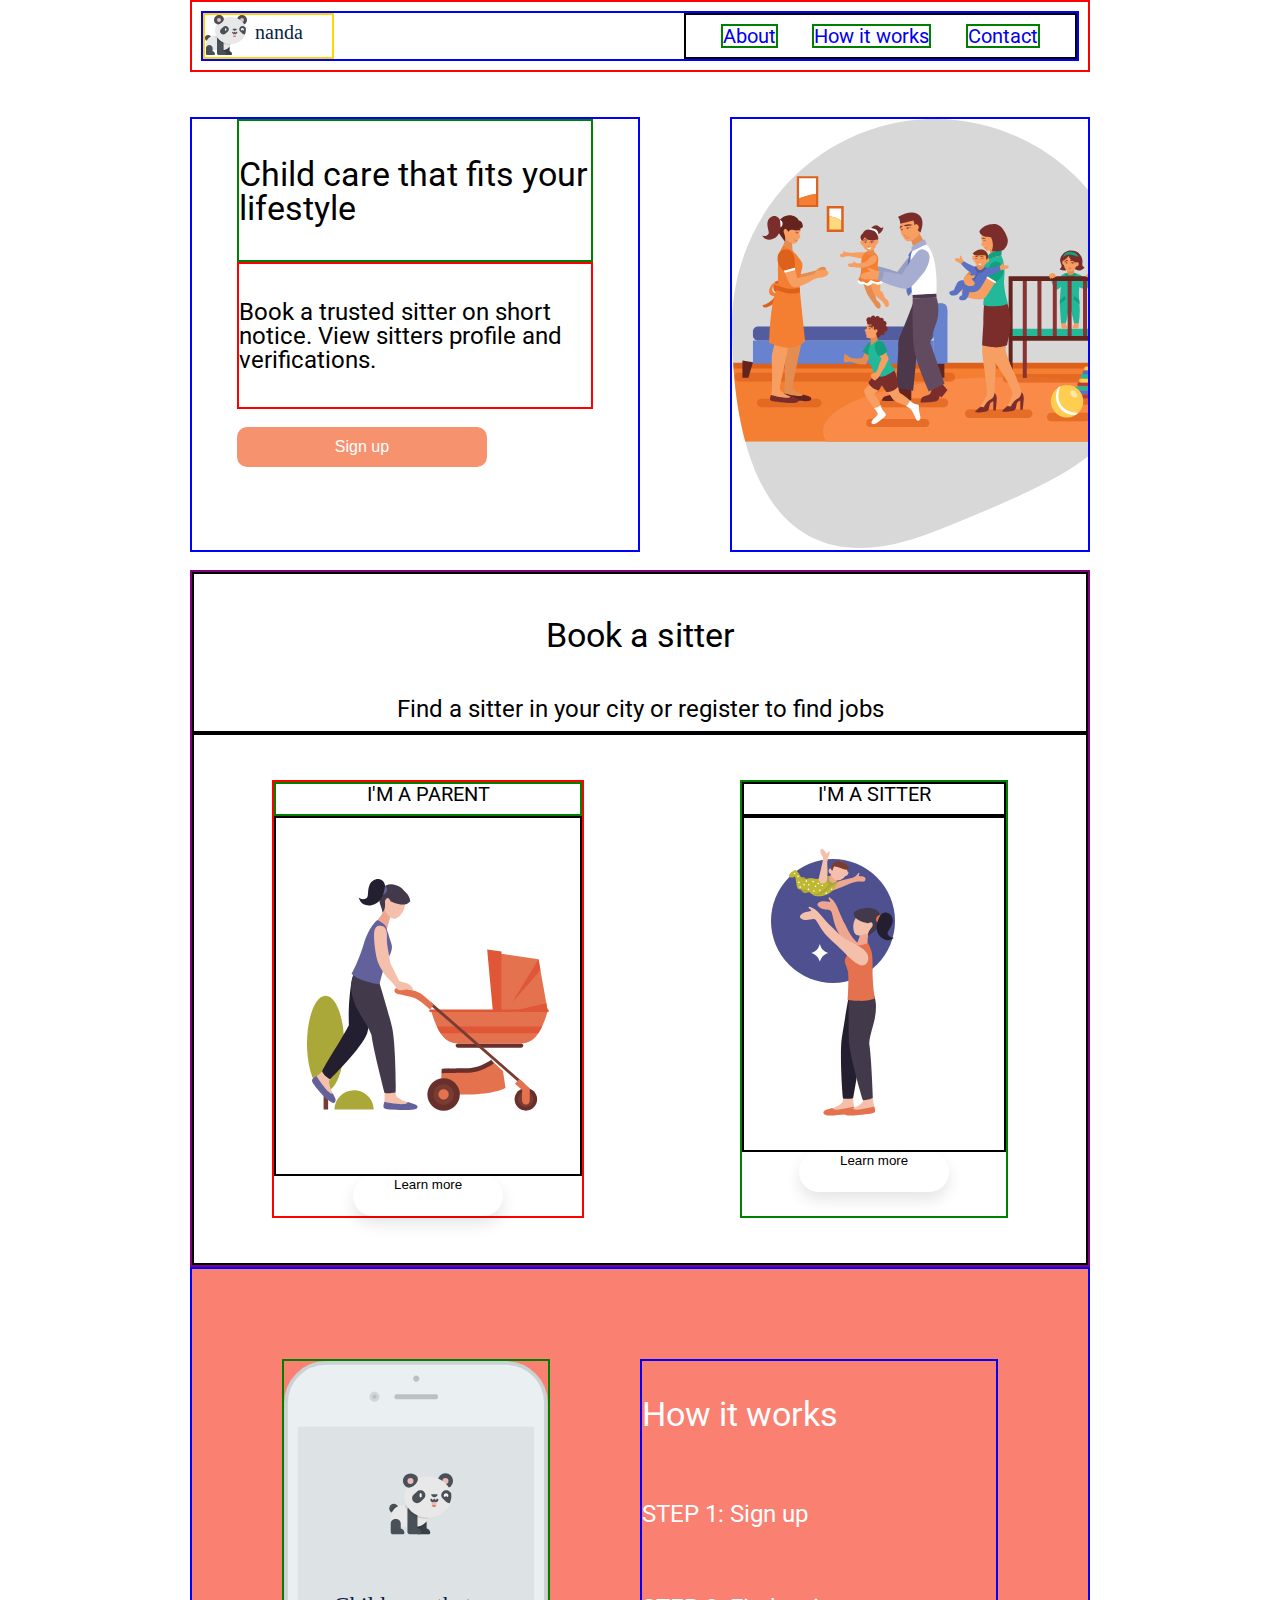
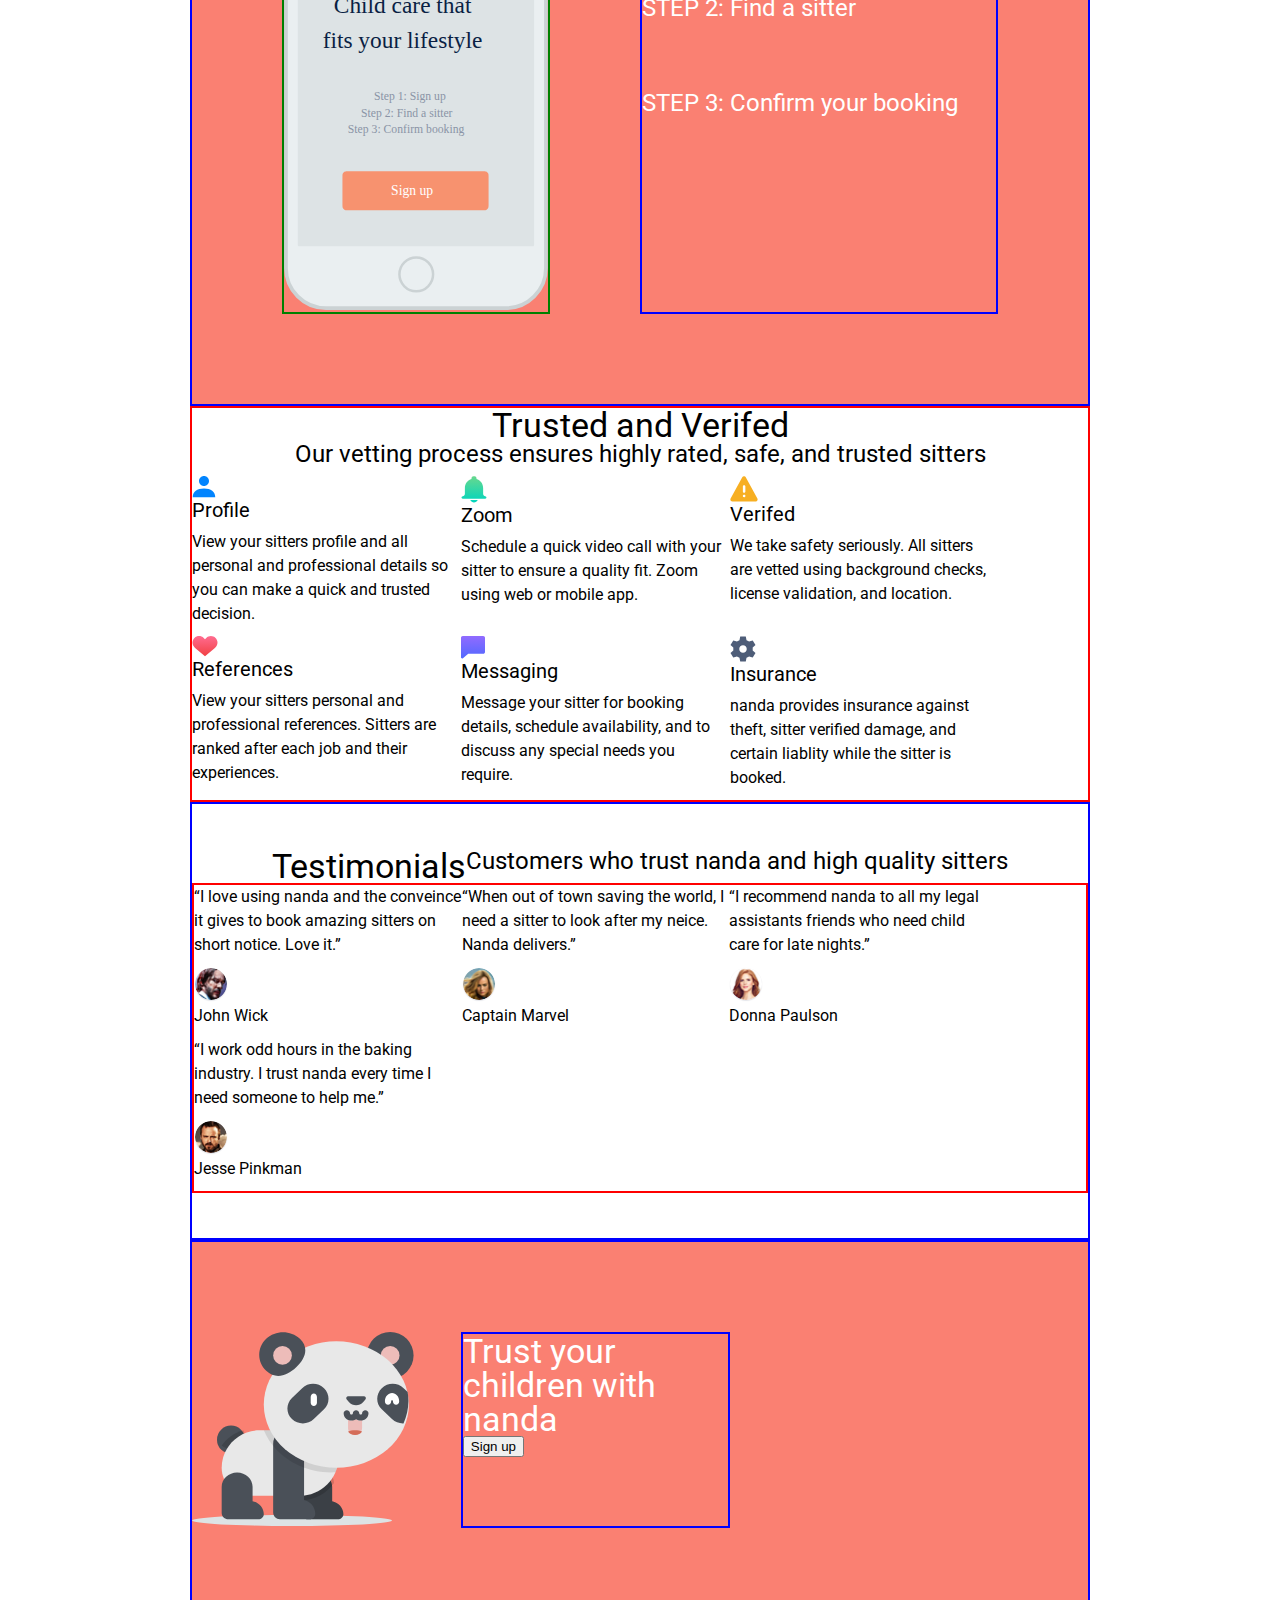
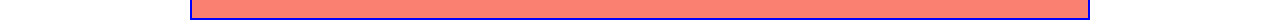
==== index.html @ 9f514400 "completd rough how it works to fix spacing" ====
<!DOCTYPE html>
<html lang="en">
  <head>
    <meta charset="UTF-8" />
    <meta name="viewport" content="width=device-width, initial-scale=1.0" />
    <meta http-equiv="X-UA-Compatible" content="ie=edge" />
    <title>nanda - on demand sitters</title>
    <!-- /***** IMPORT GOOGLE FONT HERE FOR UI("inter" font but use Roboto for now) DESIGN *****/ -->
    <link
      href="https://fonts.googleapis.com/css?family=Roboto&display=swap"
      rel="stylesheet"
    />
    <!-- IMPORT CSS STYLES HERE -->
    <link rel="stylesheet" href="css/index.css" />
  </head>

  <body class="container">
    <header>
      <!-- ***** NAVIGATION SECTION ***** -->
      <nav>
        <!-- panda bear logo -->
        <div class="logo">
          <img src="/images/logo.svg" alt="panda bear logo" />
        </div>
        <!-- navigation links -->
        <div class="links">
          <a href="#">About</a>
          <a href="#">How it works</a>
          <a href="#">Contact</a>
        </div>
      </nav>
    </header>

    <!-- ***** HERO SECTION ***** -->
    <section class="hero-content">
      <div class="hero-titles">
        <h1>Child care that fits your lifestyle</h1>
        <h2>
          Book a trusted sitter on short notice. View sitters profile and
          verifications.
        </h2>
        <button class="sign-up">Sign up</button>
      </div>
      <div class="hero-vector">
        <img
          src="/images/header-hero-vector.svg"
          alt="family of parents and kids and nannies playing"
        />
      </div>
    </section>

    <!-- ***** EXPLAINER SECTION ***** -->
    <section class="explainer-content">
      <div class="explainer-titles">
        <h1>Book a sitter</h1>
        <h2>Find a sitter in your city or register to find jobs</h2>
      </div>
      <div class="nanny-container">
        <div class="explainer-parent">
          <h4>I'm a parent</h4>
          <div class="parent-vector">
            <img
              src="/images/parent-vector.svg"
              alt="mother push her baby in stroller"
            />
          </div>
          <button class="explainer-button">Learn more</button>
        </div>
        <div class="explainer-nanny">
          <h4>I'm a sitter</h4>
          <div class="nanny-vector">
            <img
              src="/images/babysitter-vector.svg"
              alt="mother push her baby in stroller"
            />
          </div>
          <button class="explainer-button">Learn more</button>
        </div>
      </div>
    </section>

    <!-- ***** HOW IT WORKS SECTION ***** -->
    <section class="works-content">
      <div class="iphone-vector">
        <img
          src="/images/iphone-app.svg"
          alt="iphone app showing panda and sign up button"
        />
      </div>
      <div class="works-titles">
        <h1>How it works</h1>
        <h2>STEP 1: Sign up</h2>
        <h2>STEP 2: Find a sitter</h2>
        <h2>STEP 3: Confirm your booking</h2>
      </div>
    </section>

    <!-- ***** TRUST & VERIFIED SECTION ***** -->
    <section class="trusted-content">
      <div class="trusted-top-header">
        <h1>Trusted and Verifed</h1>
        <h2>
          Our vetting process ensures highly rated, safe, and trusted sitters
        </h2>

        <!-- Features with 3 x 3 row and wrap -->
      </div>
      <div>
        <img
          src="/images/person-icon.svg"
          alt="person and profile  blue icon"
        />
        <h4>Profile</h4>
        <p>
          View your sitters profile and all personal and professional details so
          you can make a quick and trusted decision.
        </p>
      </div>
      <div>
        <img src="/images/zoom-icon.svg" alt="green church bell icon" />
        <h4>Zoom</h4>
        <p>
          Schedule a quick video call with your sitter to ensure a quality fit.
          Zoom using web or mobile app.
        </p>
      </div>
      <div>
        <img src="/images/verified-icon.svg" alt="yellow alert icon" />
        <h4>Verifed</h4>
        <p>
          We take safety seriously. All sitters are vetted using background
          checks, license validation, and location.
        </p>
      </div>
      <div>
        <img src="/images/references-icon.svg" alt="red heart icon" />
        <h4>References</h4>
        <p>
          View your sitters personal and professional references. Sitters are
          ranked after each job and their experiences.
        </p>
      </div>
      <div>
        <img
          src="/images/messaging-icon.svg"
          alt="purple messaging or call out icon"
        />
        <h4>Messaging</h4>
        <p>
          Message your sitter for booking details, schedule availability, and to
          discuss any special needs you require.
        </p>
      </div>
      <div>
        <img src="/images/insurance-icon.svg" alt="chain or gear icon" />
        <h4>Insurance</h4>
        <p>
          nanda provides insurance against theft, sitter verified damage, and
          certain liablity while the sitter is booked.
        </p>
      </div>
    </section>

    <!-- ***** TESTIMONIALS SECTION ***** -->
    <section class="testimonials-content">
      <div class="testimonials-headers">
        <h1>Testimonials</h1>
        <h2>Customers who trust nanda and high quality sitters</h2>
      </div>
      <!-- Testimonal card layout of four reference containers for 2 x 2 wrap -->
      <div class="testimonials-container">
        <div>
          <p>
            “I love using nanda and the conveince it gives to book amazing
            sitters on short notice. Love it.”
          </p>
          <img src="/images/john-wick.png" alt="John Wick face profile" />
          <p>John Wick</p>
        </div>
        <div>
          <p>
            “When out of town saving the world, I need a sitter to look after my
            neice. Nanda delivers.”
          </p>
          <img
            src="/images/captain-marvel.png"
            alt="Captain Marvel face profile"
          />
          <p>Captain Marvel</p>
        </div>
        <div>
          <p>
            “I recommend nanda to all my legal assistants friends who need child
            care for late nights.”
          </p>
          <img
            src="/images/donna-paulson.png"
            alt="Donna Paulson character from tv show Suits face profile"
          />
          <p>Donna Paulson</p>
        </div>
        <div>
          <p>
            “I work odd hours in the baking industry. I trust nanda every time I
            need someone to help me.”
          </p>
          <img
            src="/images/jesse-pinkman.png"
            alt="Jesse Pinkman character from Breaking Bad face profile"
          />
          <p>Jesse Pinkman</p>
        </div>
      </div>
    </section>

    <!-- ***** FOOTER SECTION ***** -->
    <section class="footer-content">
      <div>
        <img
          src="/images/footer-logo.svg"
          alt="large panda logo for footer content"
        />
      </div>
      <div class="footer-titles">
        <h1>Trust your children with nanda</h1>
        <button>Sign up</button>
      </div>
    </section>
  </body>
</html>
---- css/index.css ----
/***** IMPORT ALL PAGES HERE (ORDER MATTERS) *****/
/***** VARIABLES AND MIXINS *****/
/****** ADD CSS VARIABLES TO REUSE AS FUNCTIONS & MEDIA QUERY ESCAPE ******/
/***** GENERAL STYLES *****/
/* http://meyerweb.com/eric/tools/css/reset/ 
   v2.0 | 20110126
   License: none (public domain)
*/
html,
body,
div,
span,
applet,
object,
iframe,
h1,
h2,
h3,
h4,
h5,
h6,
p,
blockquote,
pre,
a,
abbr,
acronym,
address,
big,
cite,
code,
del,
dfn,
em,
img,
ins,
kbd,
q,
s,
samp,
small,
strike,
strong,
sub,
sup,
tt,
var,
b,
u,
i,
center,
dl,
dt,
dd,
ol,
ul,
li,
fieldset,
form,
label,
legend,
table,
caption,
tbody,
tfoot,
thead,
tr,
th,
td,
article,
aside,
canvas,
details,
embed,
figure,
figcaption,
footer,
header,
hgroup,
menu,
nav,
output,
ruby,
section,
summary,
time,
mark,
audio,
video {
  margin: 0;
  padding: 0;
  border: 0;
  font-size: 100%;
  font: inherit;
  vertical-align: baseline;
}
/* HTML5 display-role reset for older browsers */
article,
aside,
details,
figcaption,
figure,
footer,
header,
hgroup,
menu,
nav,
section {
  display: block;
}
body {
  line-height: 1;
}
ol,
ul {
  list-style: none;
}
blockquote,
q {
  quotes: none;
}
blockquote:before,
blockquote:after,
q:before,
q:after {
  content: '';
  content: none;
}
table {
  border-collapse: collapse;
  border-spacing: 0;
}
* {
  box-sizing: border-box;
}
html {
  font-size: 62.5%;
}
html,
body {
  font-family: 'Roboto', sans-serif;
}
h1,
h2,
h3,
h4,
h5 {
  font-family: 'Roboto', sans-serif;
}
h1 {
  font-size: 3.4rem;
}
h2 {
  font-size: 2.4rem;
  padding-bottom: 10px;
}
h4 {
  font-size: 2rem;
  padding-bottom: 10px;
}
p {
  line-height: 1.5;
  font-size: 1.6rem;
  padding-bottom: 10px;
}
img {
  max-width: 100%;
  height: auto;
}
.container {
  max-width: 900px;
  width: 100%;
  margin: 0 auto;
}
/***** HOME PAGE STYLES *****/
header {
  border: 2px solid red;
  padding: 1% 1%;
}
header nav {
  border: 2px solid blue;
  display: flex;
  justify-content: flex-end;
  width: 100%;
}
header nav div {
  width: 20%;
}
header nav a {
  border: 2px solid green;
  font-size: 2rem;
  text-decoration: none;
}
header .logo {
  border: 2px solid gold;
  width: 15%;
  margin-right: auto;
}
header .links {
  border: 2px solid black;
  display: flex;
  justify-content: space-evenly;
  align-items: center;
  color: black;
  width: 45%;
}
.hero-content {
  border: 2px sold blue;
  display: flex;
  justify-content: space-between;
  padding-bottom: 2%;
}
.hero-content div {
  border: 2px solid blue;
}
.hero-content div h1 {
  border: 2px solid green;
  padding: 10% 0;
}
.hero-content div h2 {
  border: 2px solid red;
  padding: 10% 0;
}
.hero-content div .sign-up {
  display: flex;
  background: #f7926f;
  width: 250px;
  height: 40px;
  font-size: 1.6rem;
  border-radius: 10px;
  justify-content: center;
  align-items: center;
  color: #ffffff;
  border: #f1f2f4;
  cursor: pointer;
  margin-top: 5%;
}
.hero-titles {
  width: 50%;
  margin-top: 5%;
  padding: 0 5%;
}
.hero-vector {
  width: 40%;
  margin-top: 5%;
}
.explainer-content {
  border: 2px solid purple;
  width: 100%;
}
.explainer-titles {
  border: 2px solid black;
  width: 100%;
  text-align: center;
}
.explainer-titles h1 {
  padding: 5%;
}
.nanny-container {
  border: 2px solid black;
  width: 100%;
  display: flex;
  justify-content: space-around;
  padding: 5% 0;
}
.explainer-parent {
  width: 35%;
  border: 2px solid red;
}
.explainer-parent h4 {
  border: 2px solid green;
  text-align: center;
  text-transform: uppercase;
}
.explainer-parent .parent-vector {
  border: 2px solid black;
  width: 100%;
  padding: 20% 10%;
}
.explainer-parent .explainer-button {
  display: flex;
  justify-content: center;
  width: 150px;
  height: 40px;
  color: #000;
  background-color: #fff;
  border: none;
  border-radius: 45px;
  box-shadow: 0px 8px 15px rgba(0, 0, 0, 0.1);
  margin: auto;
}
.explainer-parent .explainer-button:hover {
  background-color: #f7926f;
  box-shadow: 0px 15px 20px rgba(100, 15, 26, 0.4);
  color: #fff;
}
.explainer-nanny {
  width: 30%;
  border: 2px solid green;
}
.explainer-nanny h4 {
  border: 2px solid black;
  text-align: center;
  text-transform: uppercase;
}
.explainer-nanny .nanny-vector {
  border: 2px solid black;
  width: 100%;
  padding: 12% 10%;
}
.explainer-nanny .explainer-button {
  display: flex;
  justify-content: center;
  width: 150px;
  height: 40px;
  color: #000;
  background-color: #fff;
  border: none;
  border-radius: 45px;
  box-shadow: 0px 8px 15px rgba(0, 0, 0, 0.1);
  margin: auto;
}
.explainer-nanny .explainer-button:hover {
  background-color: #f7926f;
  box-shadow: 0px 15px 20px rgba(100, 15, 26, 0.4);
  color: #fff;
}
.works-content {
  background: salmon;
  border: 2px solid blue;
  display: flex;
  padding: 10% 0;
  width: 100%;
}
.iphone-vector {
  border: 2px solid green;
  margin-left: 10%;
}
div {
  width: 30%;
}
.works-titles {
  border: 2px solid blue;
  color: white;
  margin-left: 10%;
  width: 40%;
}
.works-titles h1 {
  padding: 10% 0;
}
.works-titles h2 {
  padding: 10% 0;
}
.trusted-content {
  border: 2px solid red;
  display: flex;
  flex-wrap: wrap;
}
.trusted-top-header {
  display: flex;
  flex-wrap: wrap;
  justify-content: center;
  width: 100%;
}
.testimonials-content {
  border: 2px solid blue;
  padding: 5% 0;
}
.testimonials-container {
  border: 2px solid red;
  width: 100%;
  display: flex;
  flex-wrap: wrap;
}
.testimonials-headers {
  display: flex;
  flex-wrap: wrap;
  justify-content: center;
  width: 100%;
}
.footer-content {
  background: salmon;
  border: 2px solid blue;
  display: flex;
  padding: 10% 0;
}
.footer-titles {
  border: 2px solid blue;
  color: white;
}
/***** ABOUT PAGE STYLES *****/
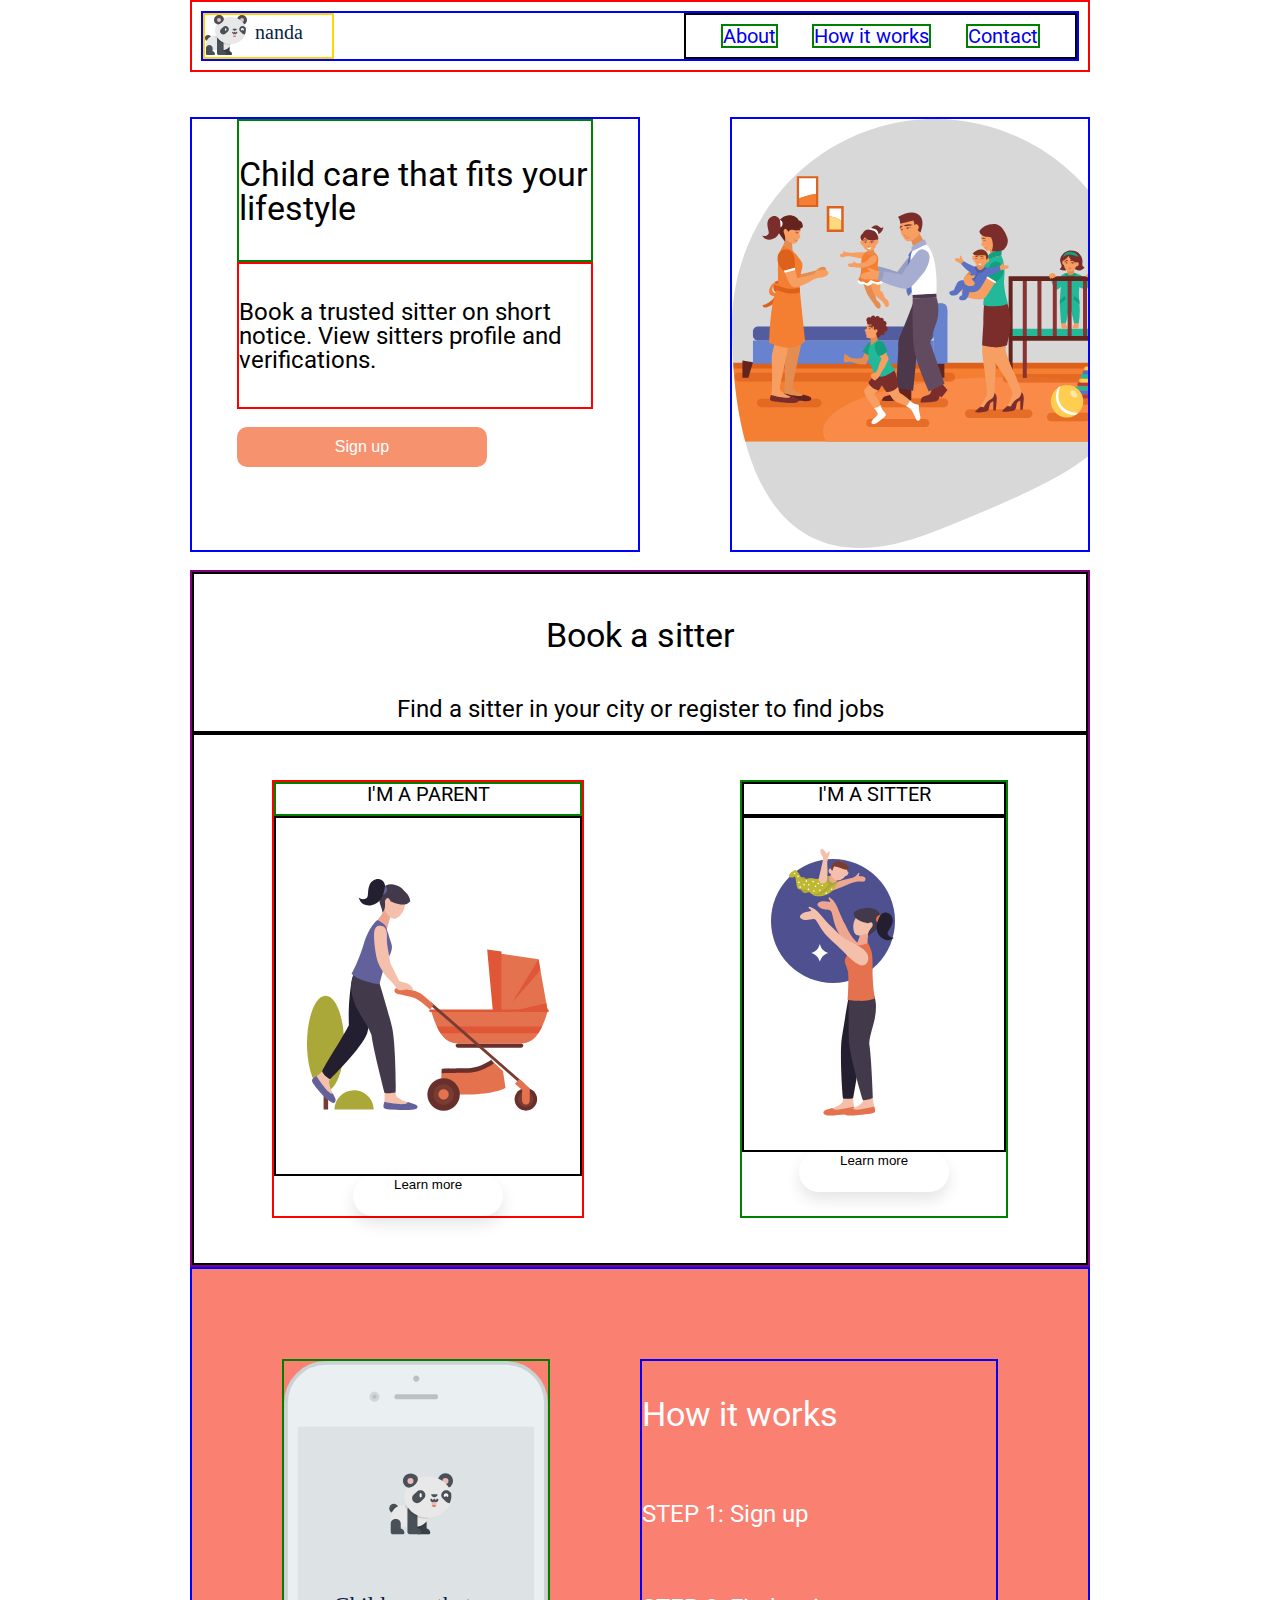
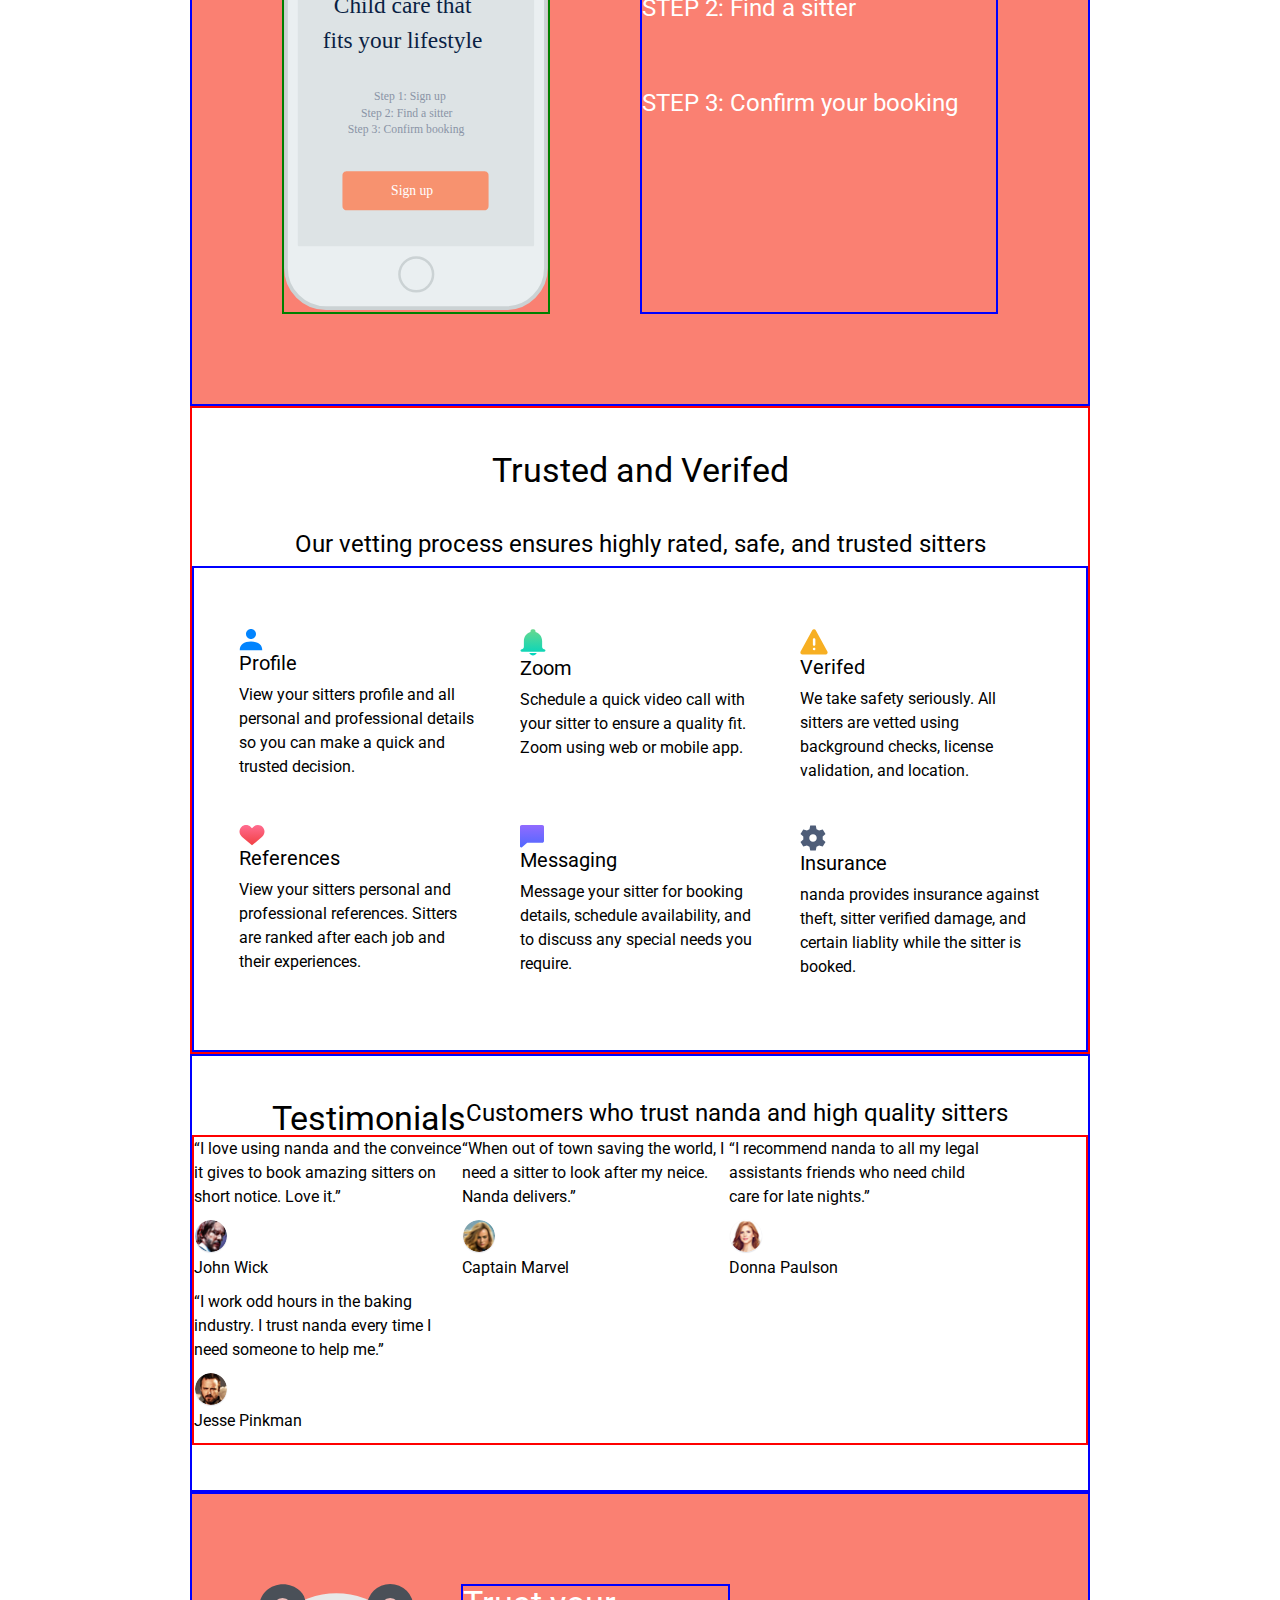
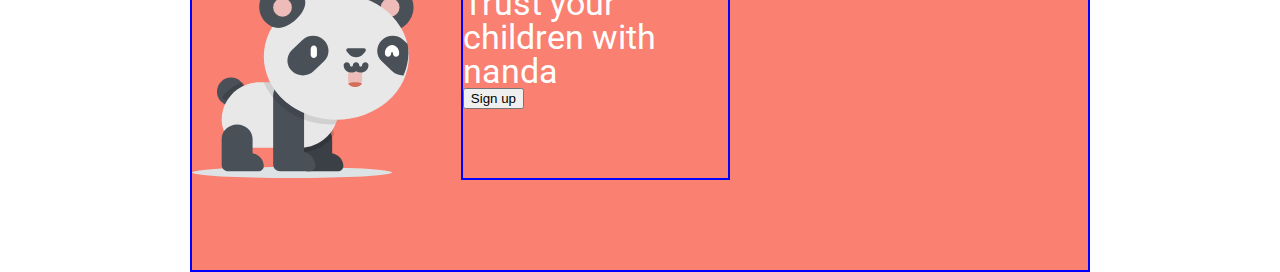
==== commit 2cd31508: "completed rough trusted and verifed section, need to put icons next to titles" ====
--- a/index.html
+++ b/index.html
@@ -102,62 +102,63 @@
         <h2>
           Our vetting process ensures highly rated, safe, and trusted sitters
         </h2>
-
-        <!-- Features with 3 x 3 row and wrap -->
-      </div>
-      <div>
-        <img
-          src="/images/person-icon.svg"
-          alt="person and profile  blue icon"
-        />
-        <h4>Profile</h4>
-        <p>
-          View your sitters profile and all personal and professional details so
-          you can make a quick and trusted decision.
-        </p>
-      </div>
-      <div>
-        <img src="/images/zoom-icon.svg" alt="green church bell icon" />
-        <h4>Zoom</h4>
-        <p>
-          Schedule a quick video call with your sitter to ensure a quality fit.
-          Zoom using web or mobile app.
-        </p>
-      </div>
-      <div>
-        <img src="/images/verified-icon.svg" alt="yellow alert icon" />
-        <h4>Verifed</h4>
-        <p>
-          We take safety seriously. All sitters are vetted using background
-          checks, license validation, and location.
-        </p>
-      </div>
-      <div>
-        <img src="/images/references-icon.svg" alt="red heart icon" />
-        <h4>References</h4>
-        <p>
-          View your sitters personal and professional references. Sitters are
-          ranked after each job and their experiences.
-        </p>
-      </div>
-      <div>
-        <img
-          src="/images/messaging-icon.svg"
-          alt="purple messaging or call out icon"
-        />
-        <h4>Messaging</h4>
-        <p>
-          Message your sitter for booking details, schedule availability, and to
-          discuss any special needs you require.
-        </p>
-      </div>
-      <div>
-        <img src="/images/insurance-icon.svg" alt="chain or gear icon" />
-        <h4>Insurance</h4>
-        <p>
-          nanda provides insurance against theft, sitter verified damage, and
-          certain liablity while the sitter is booked.
-        </p>
+      </div>
+      <!-- Features with 3 x 3 row and wrap -->
+      <div class="features-container">
+        <div>
+          <img
+            src="/images/person-icon.svg"
+            alt="person and profile  blue icon"
+          />
+          <h4>Profile</h4>
+          <p>
+            View your sitters profile and all personal and professional details
+            so you can make a quick and trusted decision.
+          </p>
+        </div>
+        <div>
+          <img src="/images/zoom-icon.svg" alt="green church bell icon" />
+          <h4>Zoom</h4>
+          <p>
+            Schedule a quick video call with your sitter to ensure a quality
+            fit. Zoom using web or mobile app.
+          </p>
+        </div>
+        <div>
+          <img src="/images/verified-icon.svg" alt="yellow alert icon" />
+          <h4>Verifed</h4>
+          <p>
+            We take safety seriously. All sitters are vetted using background
+            checks, license validation, and location.
+          </p>
+        </div>
+        <div>
+          <img src="/images/references-icon.svg" alt="red heart icon" />
+          <h4>References</h4>
+          <p>
+            View your sitters personal and professional references. Sitters are
+            ranked after each job and their experiences.
+          </p>
+        </div>
+        <div>
+          <img
+            src="/images/messaging-icon.svg"
+            alt="purple messaging or call out icon"
+          />
+          <h4>Messaging</h4>
+          <p>
+            Message your sitter for booking details, schedule availability, and
+            to discuss any special needs you require.
+          </p>
+        </div>
+        <div>
+          <img src="/images/insurance-icon.svg" alt="chain or gear icon" />
+          <h4>Insurance</h4>
+          <p>
+            nanda provides insurance against theft, sitter verified damage, and
+            certain liablity while the sitter is booked.
+          </p>
+        </div>
       </div>
     </section>
 
--- a/css/index.css
+++ b/css/index.css
@@ -353,31 +353,43 @@
 }
 .trusted-content {
   border: 2px solid red;
+  width: 100%;
+}
+.trusted-top-header {
+  border: 2px green;
+  width: 100%;
+  text-align: center;
+}
+.trusted-top-header h1 {
+  padding: 5%;
+}
+.features-container {
+  border: 2px solid blue;
   display: flex;
   flex-wrap: wrap;
-}
-.trusted-top-header {
+  justify-content: space-between;
+  width: 100%;
+  padding: 5% 5%;
+}
+.features-container div {
+  padding: 2% 0%;
+}
+.testimonials-content {
+  border: 2px solid blue;
+  padding: 5% 0;
+}
+.testimonials-container {
+  border: 2px solid red;
+  width: 100%;
+  display: flex;
+  flex-wrap: wrap;
+}
+.testimonials-headers {
   display: flex;
   flex-wrap: wrap;
   justify-content: center;
   width: 100%;
 }
-.testimonials-content {
-  border: 2px solid blue;
-  padding: 5% 0;
-}
-.testimonials-container {
-  border: 2px solid red;
-  width: 100%;
-  display: flex;
-  flex-wrap: wrap;
-}
-.testimonials-headers {
-  display: flex;
-  flex-wrap: wrap;
-  justify-content: center;
-  width: 100%;
-}
 .footer-content {
   background: salmon;
   border: 2px solid blue;
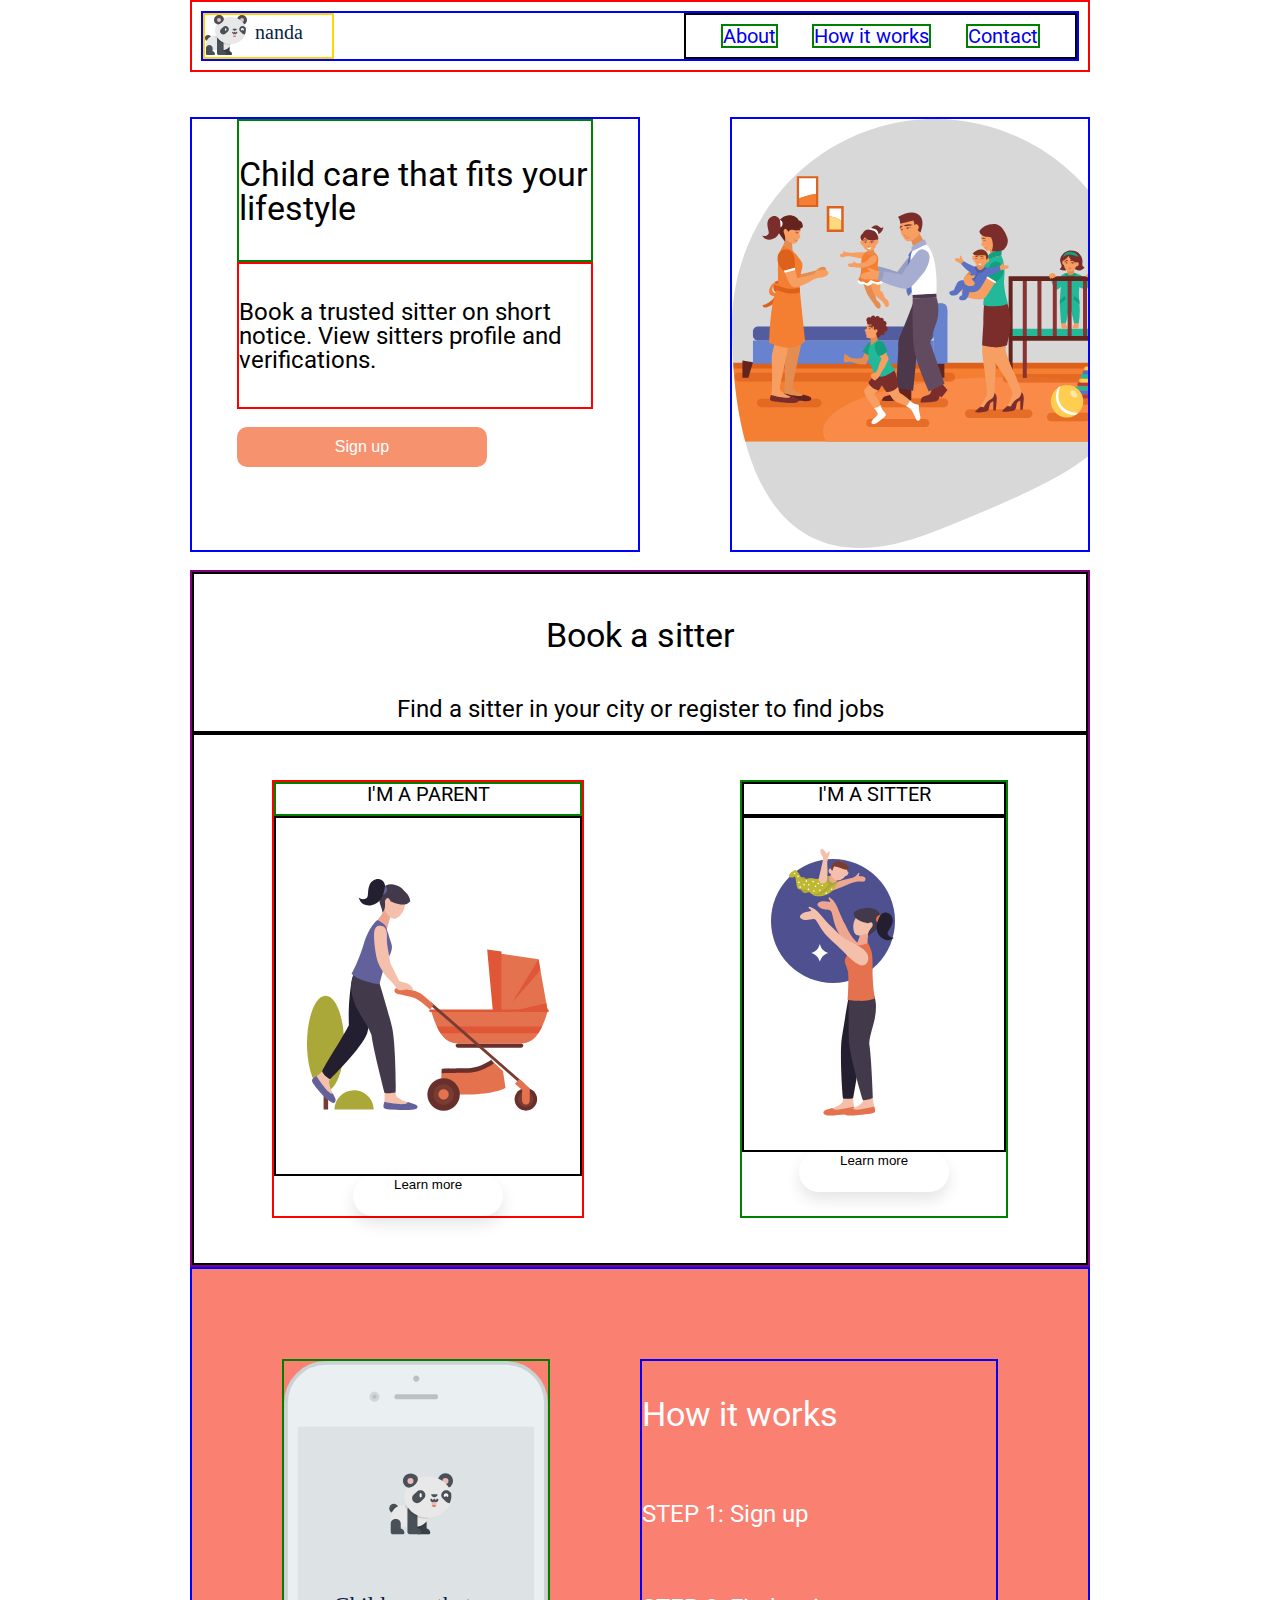
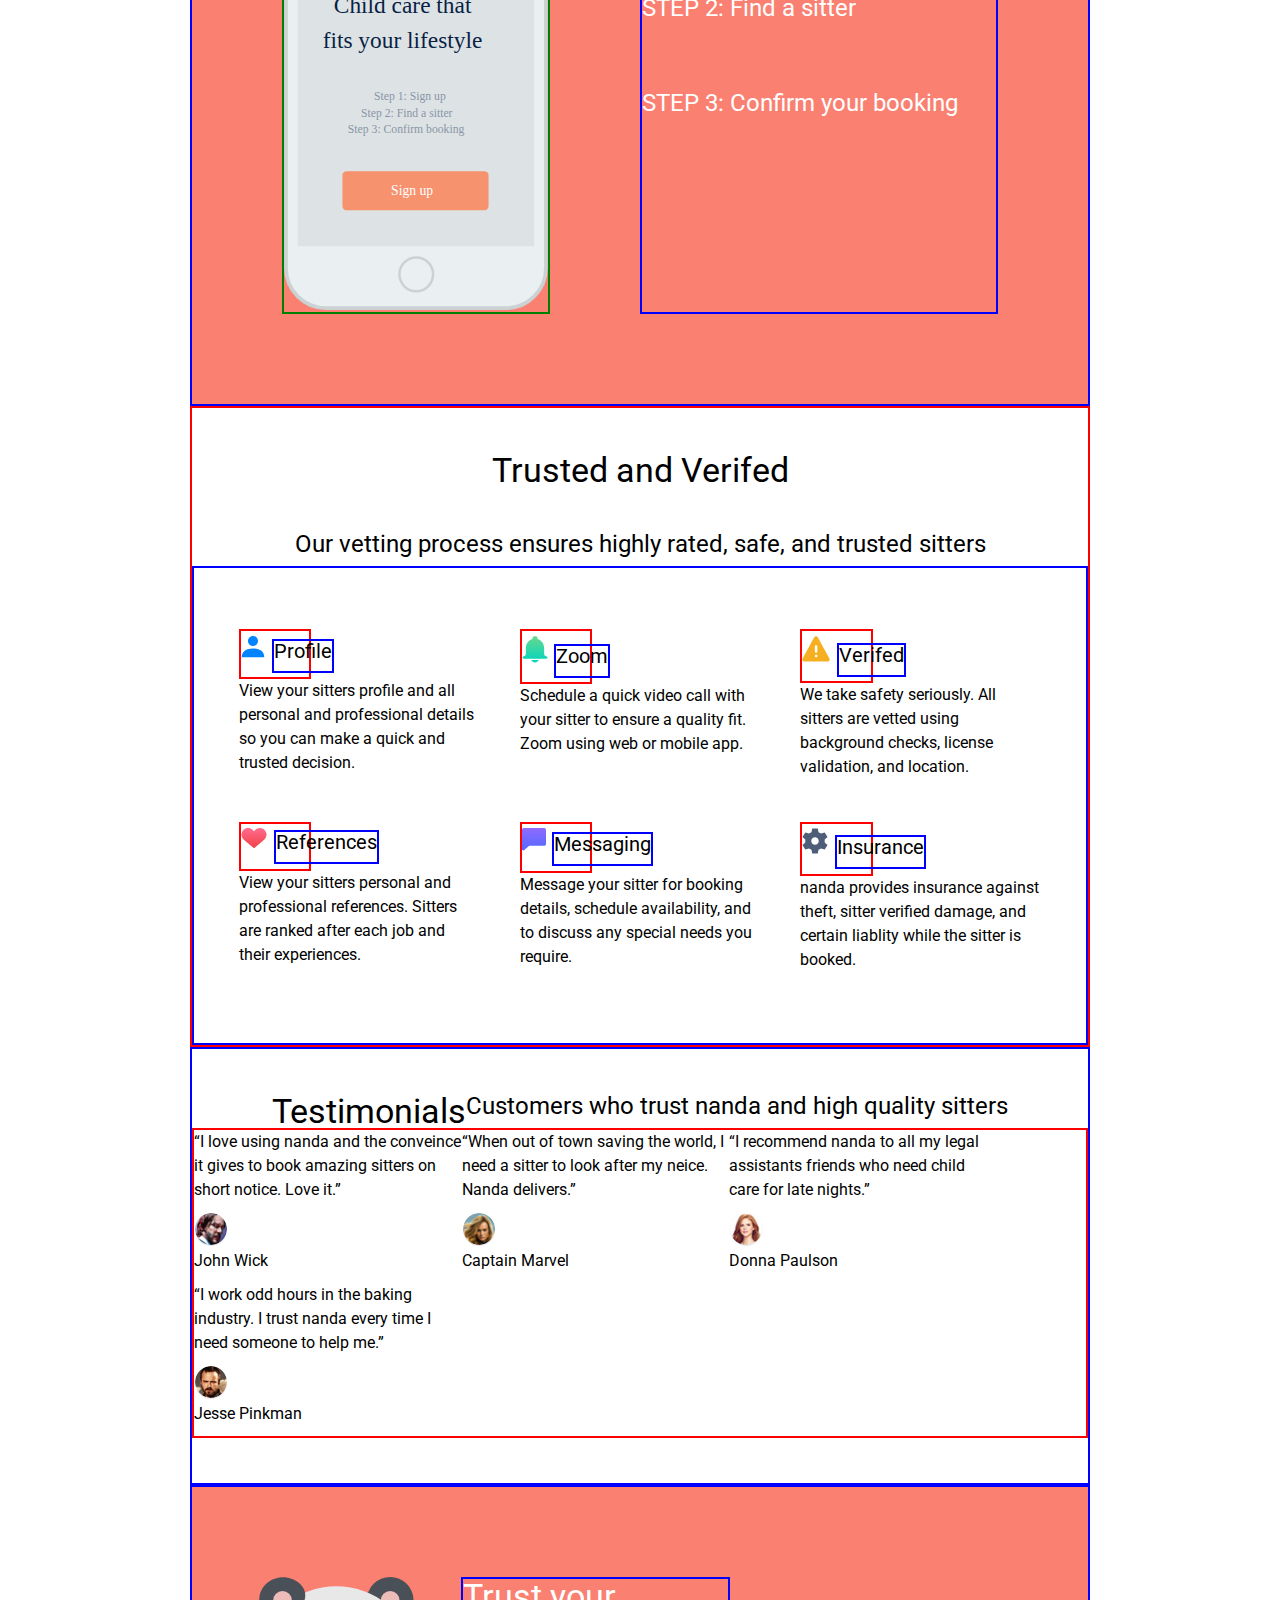
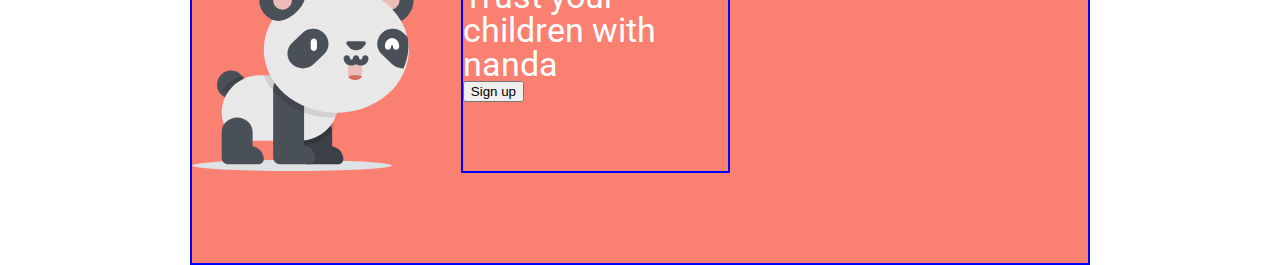
==== commit 81437f64: "lined up icons next to titles for trusted and verified" ====
--- a/index.html
+++ b/index.html
@@ -106,54 +106,66 @@
       <!-- Features with 3 x 3 row and wrap -->
       <div class="features-container">
         <div>
-          <img
-            src="/images/person-icon.svg"
-            alt="person and profile  blue icon"
-          />
-          <h4>Profile</h4>
+          <div class="icon-title">
+            <img
+              src="/images/person-icon.svg"
+              alt="person and profile  blue icon"
+            />
+            <h4>Profile</h4>
+          </div>
           <p>
             View your sitters profile and all personal and professional details
             so you can make a quick and trusted decision.
           </p>
         </div>
         <div>
-          <img src="/images/zoom-icon.svg" alt="green church bell icon" />
-          <h4>Zoom</h4>
+          <div class="icon-title">
+            <img src="/images/zoom-icon.svg" alt="green church bell icon" />
+            <h4>Zoom</h4>
+          </div>
           <p>
             Schedule a quick video call with your sitter to ensure a quality
             fit. Zoom using web or mobile app.
           </p>
         </div>
         <div>
-          <img src="/images/verified-icon.svg" alt="yellow alert icon" />
-          <h4>Verifed</h4>
+          <div class="icon-title">
+            <img src="/images/verified-icon.svg" alt="yellow alert icon" />
+            <h4>Verifed</h4>
+          </div>
           <p>
             We take safety seriously. All sitters are vetted using background
             checks, license validation, and location.
           </p>
         </div>
         <div>
-          <img src="/images/references-icon.svg" alt="red heart icon" />
-          <h4>References</h4>
+          <div class="icon-title">
+            <img src="/images/references-icon.svg" alt="red heart icon" />
+            <h4>References</h4>
+          </div>
           <p>
             View your sitters personal and professional references. Sitters are
             ranked after each job and their experiences.
           </p>
         </div>
         <div>
-          <img
-            src="/images/messaging-icon.svg"
-            alt="purple messaging or call out icon"
-          />
-          <h4>Messaging</h4>
+          <div class="icon-title">
+            <img
+              src="/images/messaging-icon.svg"
+              alt="purple messaging or call out icon"
+            />
+            <h4>Messaging</h4>
+          </div>
           <p>
             Message your sitter for booking details, schedule availability, and
             to discuss any special needs you require.
           </p>
         </div>
         <div>
-          <img src="/images/insurance-icon.svg" alt="chain or gear icon" />
-          <h4>Insurance</h4>
+          <div class="icon-title">
+            <img src="/images/insurance-icon.svg" alt="chain or gear icon" />
+            <h4>Insurance</h4>
+          </div>
           <p>
             nanda provides insurance against theft, sitter verified damage, and
             certain liablity while the sitter is booked.
--- a/css/index.css
+++ b/css/index.css
@@ -374,6 +374,15 @@
 .features-container div {
   padding: 2% 0%;
 }
+.features-container .icon-title {
+  border: 2px solid red;
+  display: flex;
+  align-items: baseline;
+}
+.features-container h4 {
+  border: 2px solid blue;
+  margin: 0 10%;
+}
 .testimonials-content {
   border: 2px solid blue;
   padding: 5% 0;
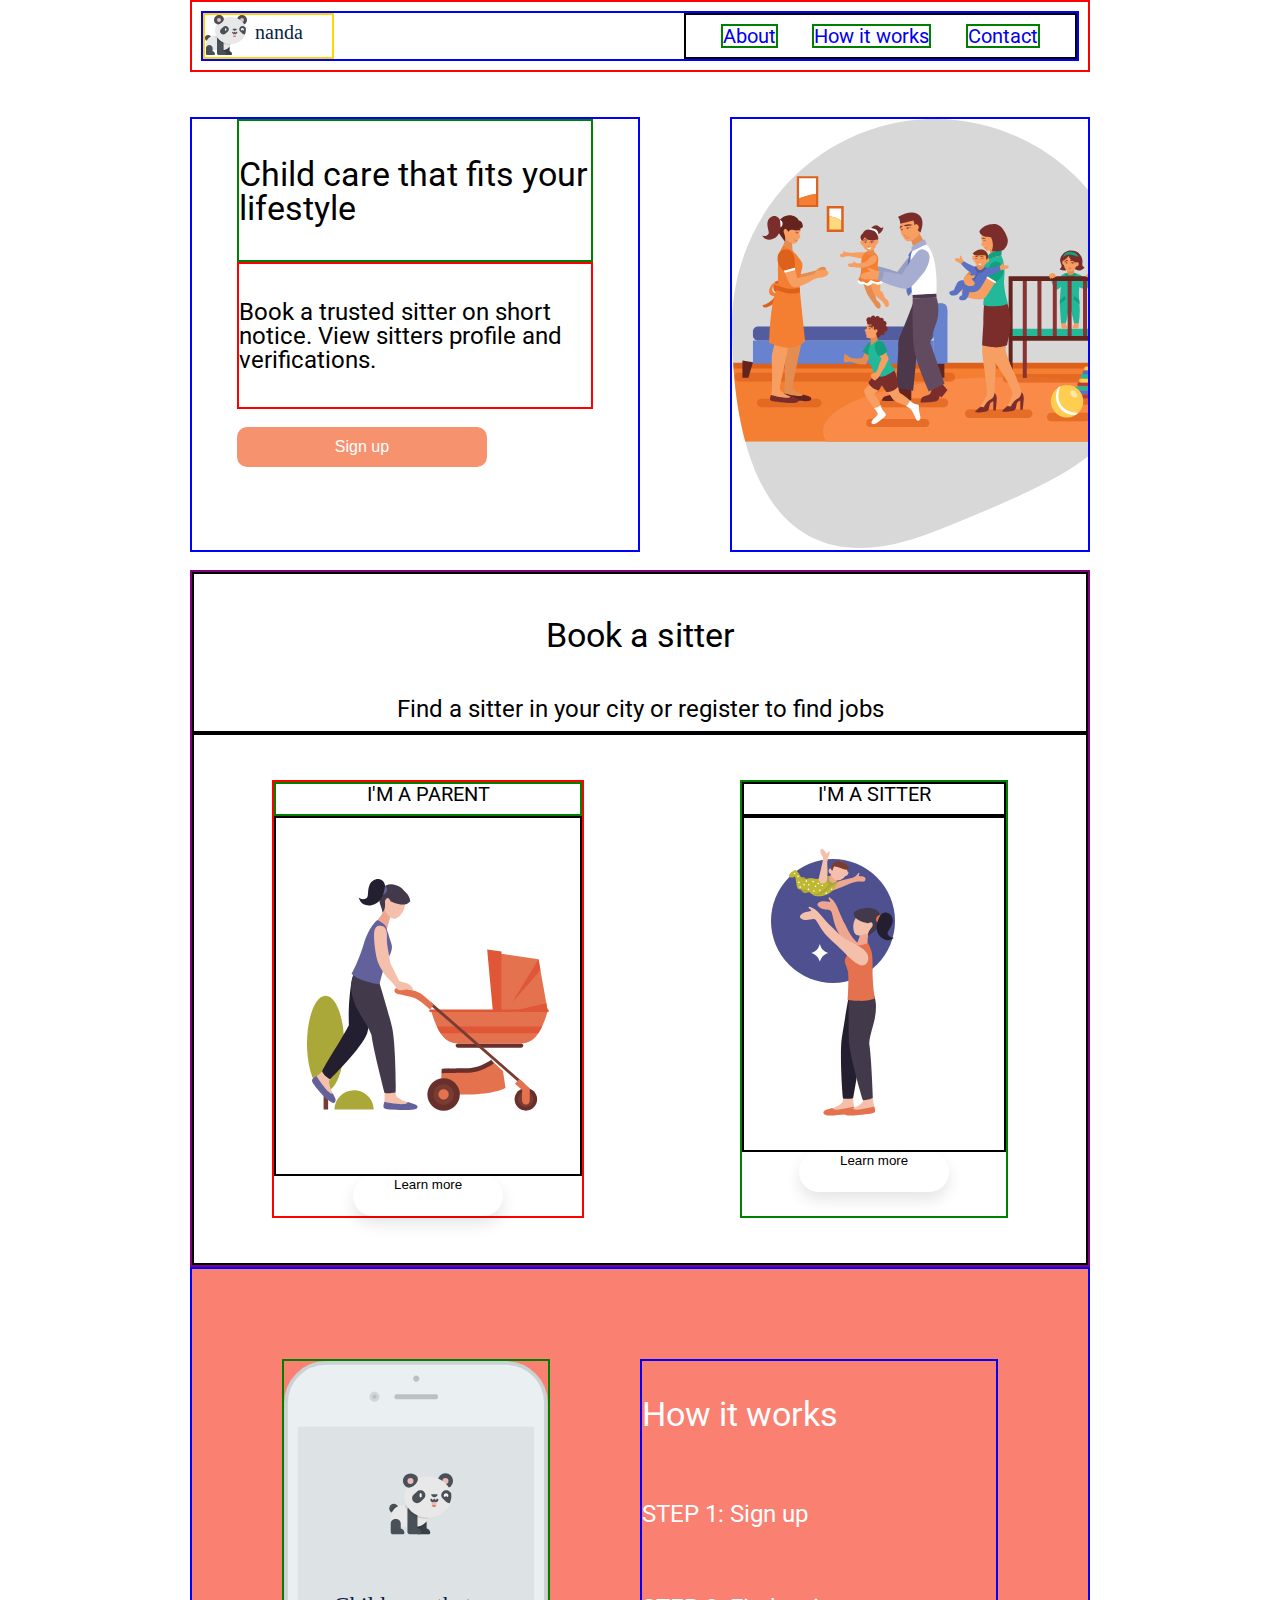
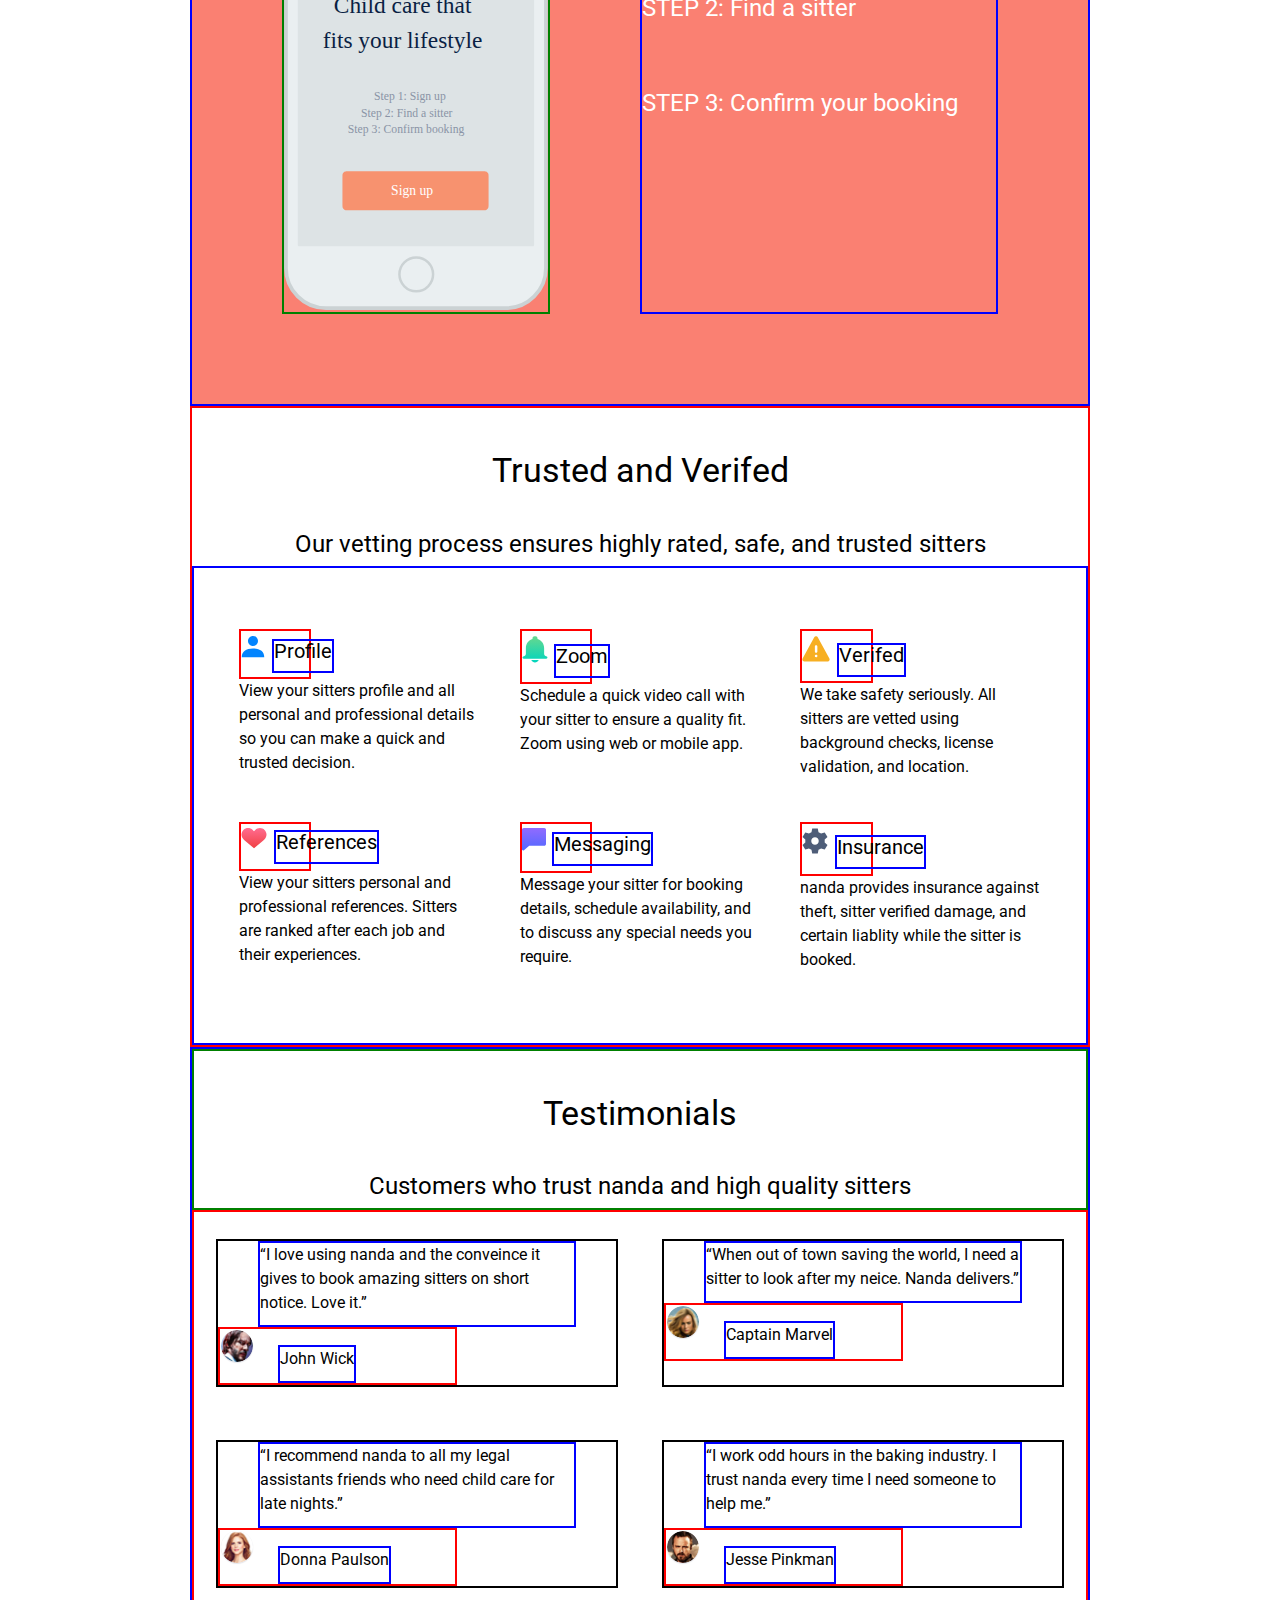
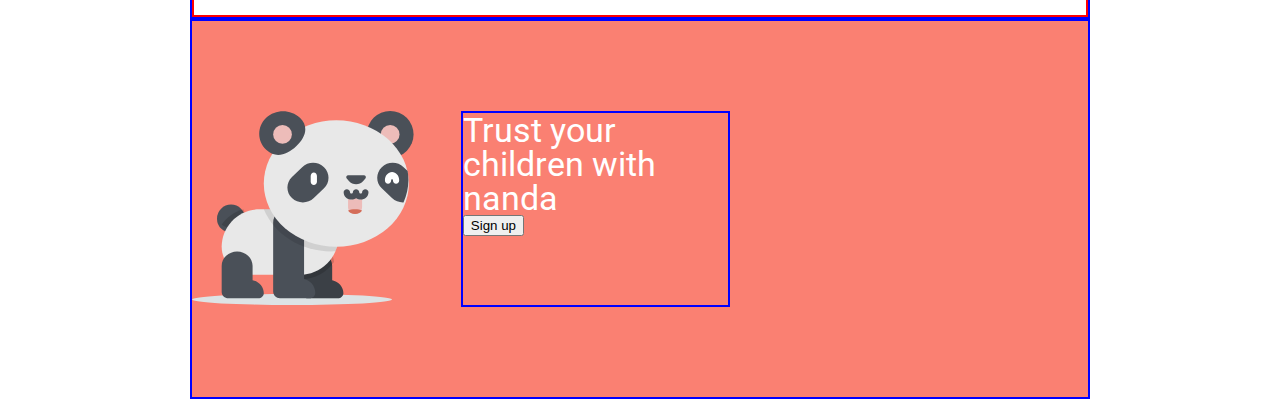
==== commit da247e6c: "updated testimonials section" ====
--- a/index.html
+++ b/index.html
@@ -176,52 +176,60 @@
 
     <!-- ***** TESTIMONIALS SECTION ***** -->
     <section class="testimonials-content">
-      <div class="testimonials-headers">
+      <div class="testimonials-header">
         <h1>Testimonials</h1>
         <h2>Customers who trust nanda and high quality sitters</h2>
       </div>
       <!-- Testimonal card layout of four reference containers for 2 x 2 wrap -->
       <div class="testimonials-container">
-        <div>
+        <div class="testimonial-card">
           <p>
             “I love using nanda and the conveince it gives to book amazing
             sitters on short notice. Love it.”
           </p>
-          <img src="/images/john-wick.png" alt="John Wick face profile" />
-          <p>John Wick</p>
-        </div>
-        <div>
+          <div class="icon-title">
+            <img src="/images/john-wick.png" alt="John Wick face profile" />
+            <p>John Wick</p>
+          </div>
+        </div>
+        <div class="testimonial-card">
           <p>
             “When out of town saving the world, I need a sitter to look after my
             neice. Nanda delivers.”
           </p>
-          <img
-            src="/images/captain-marvel.png"
-            alt="Captain Marvel face profile"
-          />
-          <p>Captain Marvel</p>
-        </div>
-        <div>
+          <div class="icon-title">
+            <img
+              src="/images/captain-marvel.png"
+              alt="Captain Marvel face profile"
+            />
+            <p>Captain Marvel</h4>
+          </div>
+        </div>
+        <div class="testimonial-card">
           <p>
             “I recommend nanda to all my legal assistants friends who need child
             care for late nights.”
           </p>
-          <img
-            src="/images/donna-paulson.png"
-            alt="Donna Paulson character from tv show Suits face profile"
-          />
-          <p>Donna Paulson</p>
-        </div>
-        <div>
+          <div class="icon-title">
+            <img
+              src="/images/donna-paulson.png"
+              alt="Donna Paulson character from tv show Suits face profile"
+            />
+            <p>Donna Paulson</h4>
+          </div>
+        </div>
+        <div class="testimonial-card">
           <p>
             “I work odd hours in the baking industry. I trust nanda every time I
             need someone to help me.”
           </p>
-          <img
-            src="/images/jesse-pinkman.png"
-            alt="Jesse Pinkman character from Breaking Bad face profile"
-          />
-          <p>Jesse Pinkman</p>
+          <div class="icon-title">
+            <img
+              src="/images/jesse-pinkman.png"
+              alt="Jesse Pinkman character from Breaking Bad face profile"
+            />
+            <p>Jesse Pinkman</h4>
+          </div>
         </div>
       </div>
     </section>
--- a/css/index.css
+++ b/css/index.css
@@ -385,19 +385,37 @@
 }
 .testimonials-content {
   border: 2px solid blue;
-  padding: 5% 0;
+  width: 100%;
+}
+.testimonials-header {
+  border: 2px solid green;
+  width: 100%;
+  text-align: center;
+}
+.testimonials-header h1 {
+  padding: 5%;
 }
 .testimonials-container {
   border: 2px solid red;
   width: 100%;
   display: flex;
   flex-wrap: wrap;
-}
-.testimonials-headers {
-  display: flex;
-  flex-wrap: wrap;
-  justify-content: center;
-  width: 100%;
+  justify-content: space-around;
+}
+.testimonials-container .icon-title {
+  border: 2px solid red;
+  display: flex;
+  align-items: baseline;
+  width: 60%;
+}
+.testimonials-container .testimonial-card {
+  border: 2px solid black;
+  width: 45%;
+  margin: 3% 0;
+}
+.testimonials-container p {
+  border: 2px solid blue;
+  margin: 0 10%;
 }
 .footer-content {
   background: salmon;
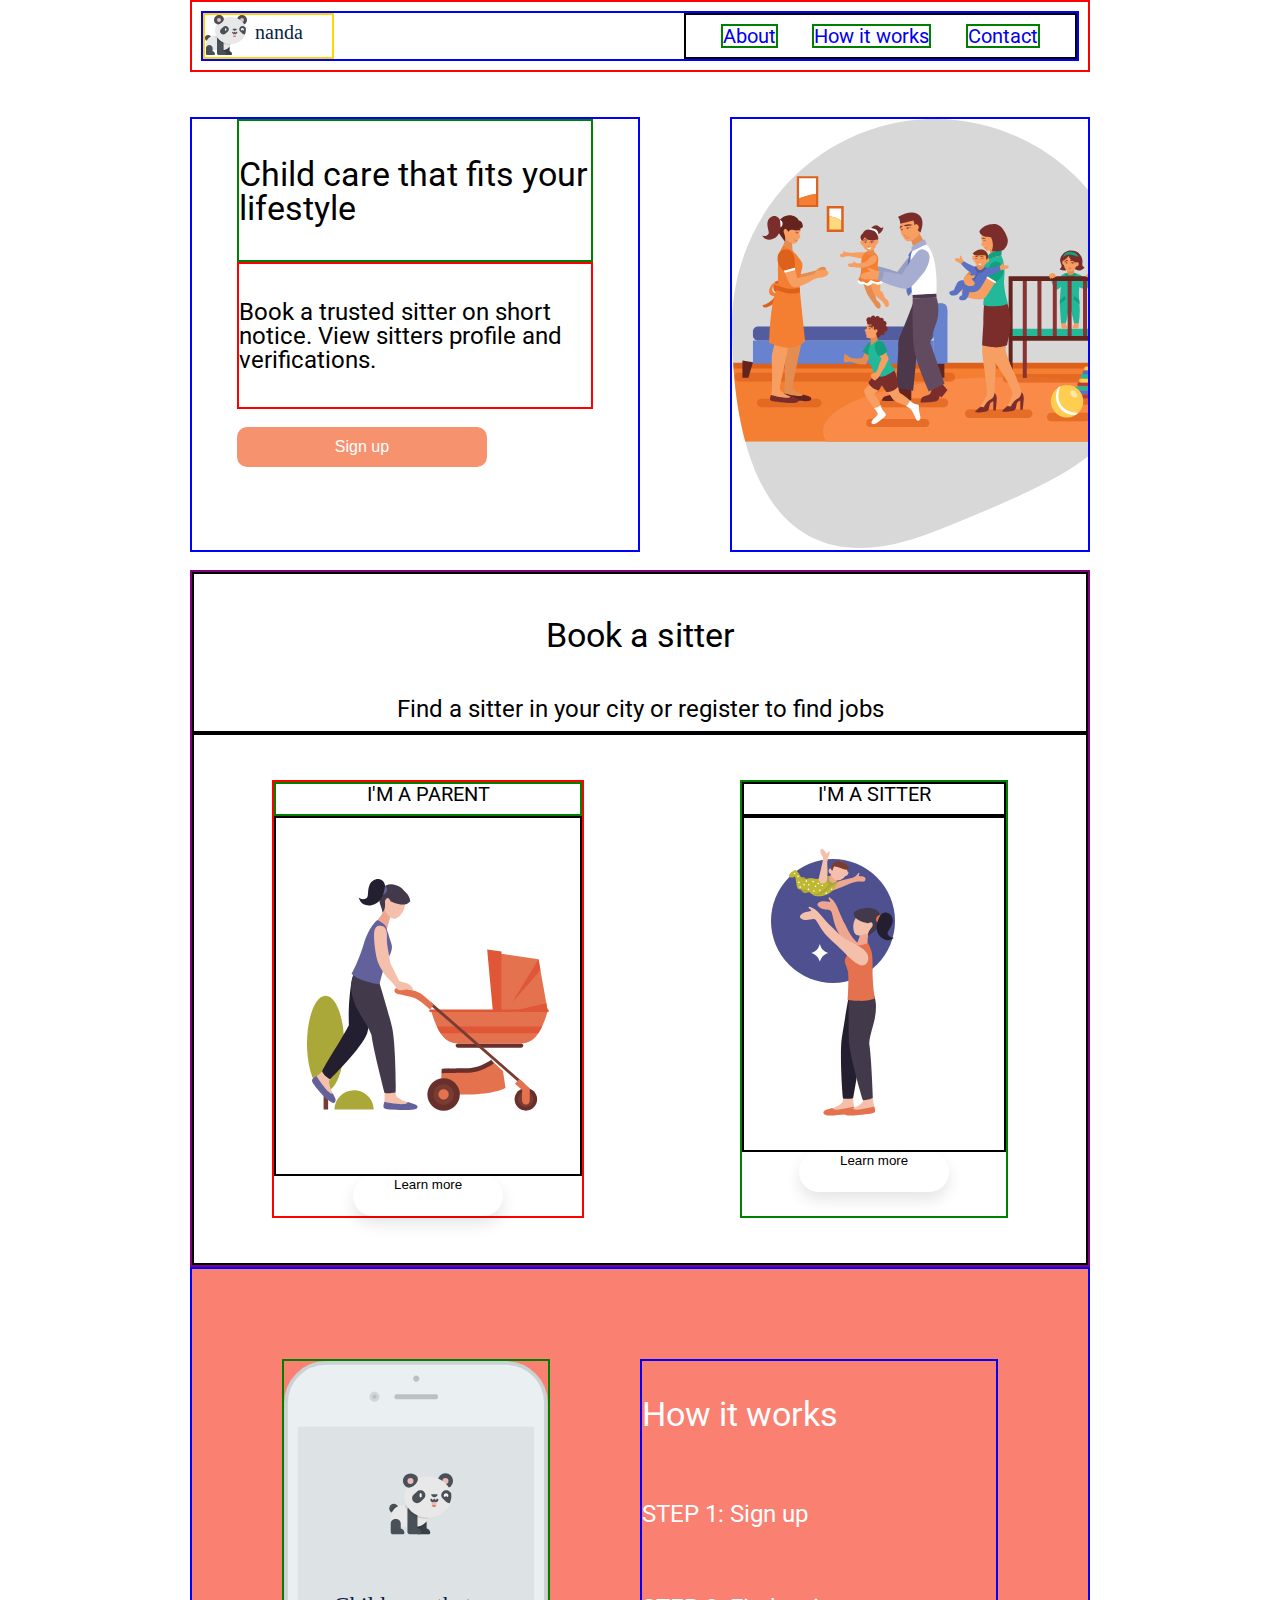
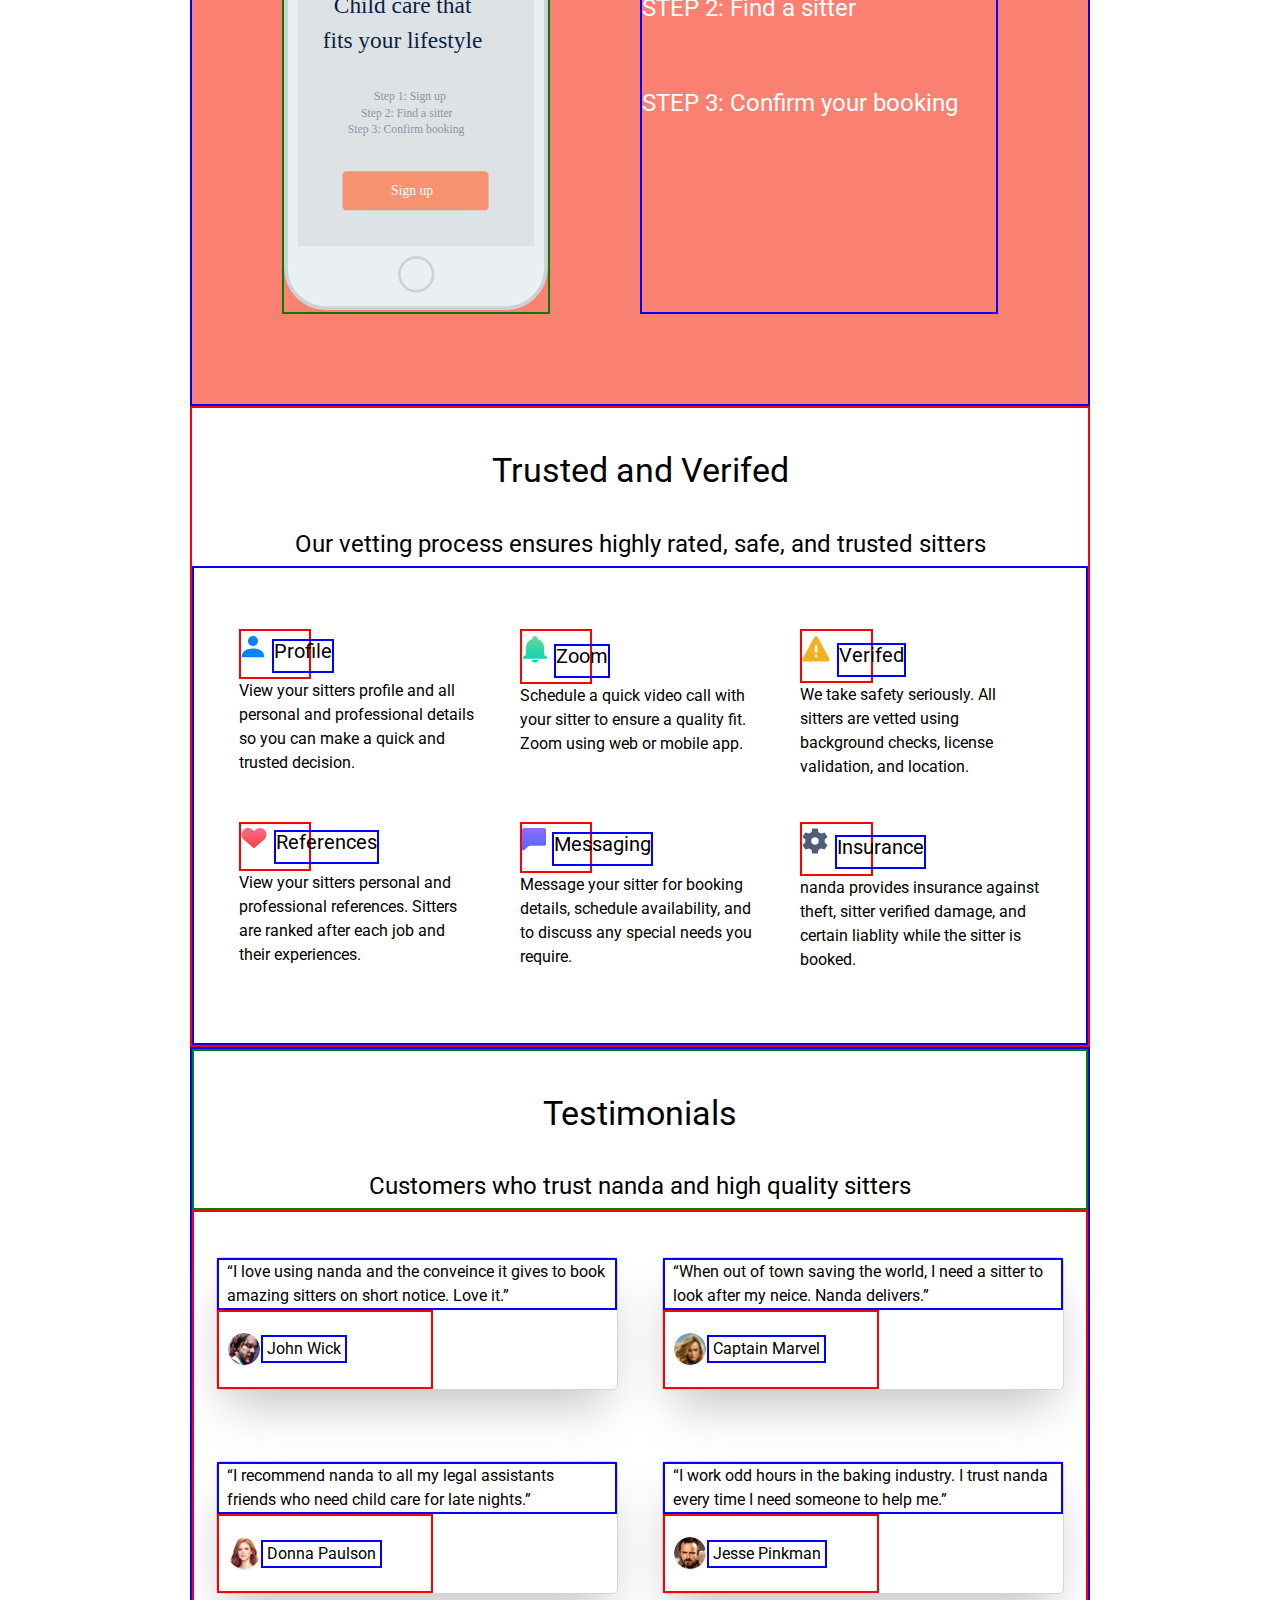
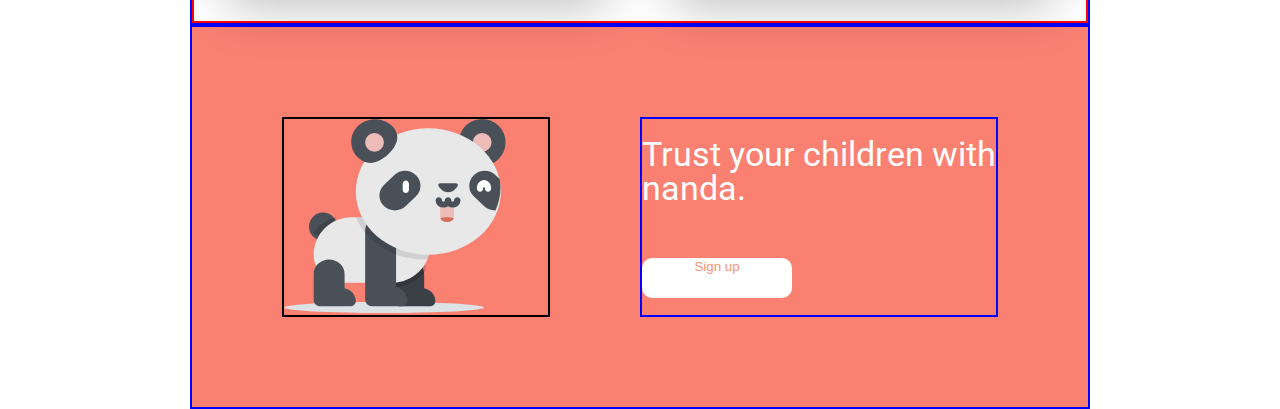
==== commit 2d55df74: "udpated and completed rough footer styles" ====
--- a/index.html
+++ b/index.html
@@ -236,15 +236,15 @@
 
     <!-- ***** FOOTER SECTION ***** -->
     <section class="footer-content">
-      <div>
+      <div class="footer-vector">
         <img
           src="/images/footer-logo.svg"
           alt="large panda logo for footer content"
         />
       </div>
       <div class="footer-titles">
-        <h1>Trust your children with nanda</h1>
-        <button>Sign up</button>
+        <h1>Trust your children with nanda.</h1>
+        <button class="footer-button">Sign up</button>
       </div>
     </section>
   </body>
--- a/css/index.css
+++ b/css/index.css
@@ -405,17 +405,21 @@
 .testimonials-container .icon-title {
   border: 2px solid red;
   display: flex;
-  align-items: baseline;
-  width: 60%;
+  align-items: center;
+  width: 54%;
+  padding: 5% 2%;
 }
 .testimonials-container .testimonial-card {
-  border: 2px solid black;
   width: 45%;
   margin: 3% 0;
+  border-radius: 5px;
+  margin-top: 5%;
+  border: 1px solid lightgray;
+  box-shadow: 0 25px 50px -12px rgba(0, 0, 0, 0.25);
 }
 .testimonials-container p {
   border: 2px solid blue;
-  margin: 0 10%;
+  padding: 0 2%;
 }
 .footer-content {
   background: salmon;
@@ -423,8 +427,30 @@
   display: flex;
   padding: 10% 0;
 }
+.footer-vector {
+  border: 2px solid black;
+  margin-left: 10%;
+}
 .footer-titles {
   border: 2px solid blue;
   color: white;
+  margin-left: 10%;
+  width: 40%;
+  padding-top: 2%;
+}
+.footer-button {
+  display: flex;
+  justify-content: center;
+  width: 150px;
+  height: 40px;
+  color: #f7926f;
+  background-color: #fff;
+  border: none;
+  border-radius: 10px;
+  margin-top: 15%;
+}
+.footer-button:hover {
+  background-color: #f7926f;
+  color: #fff;
 }
 /***** ABOUT PAGE STYLES *****/
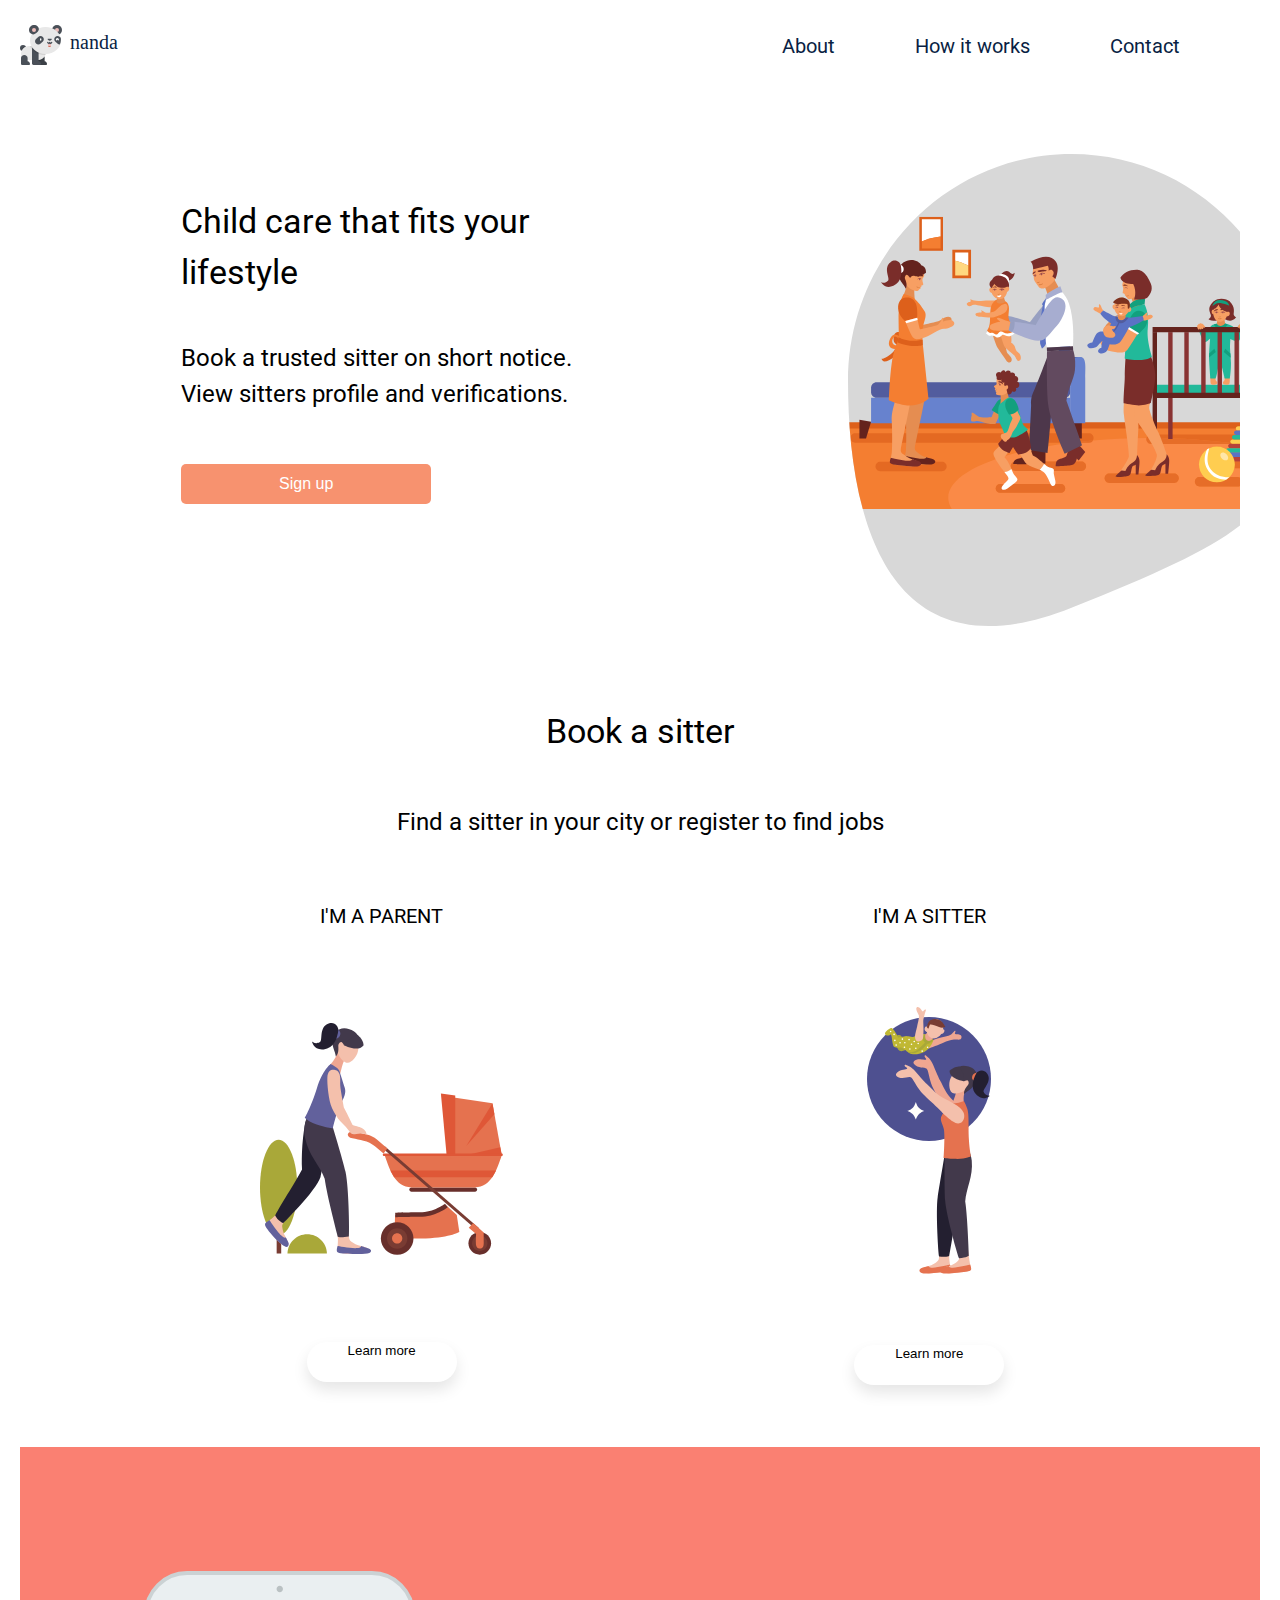
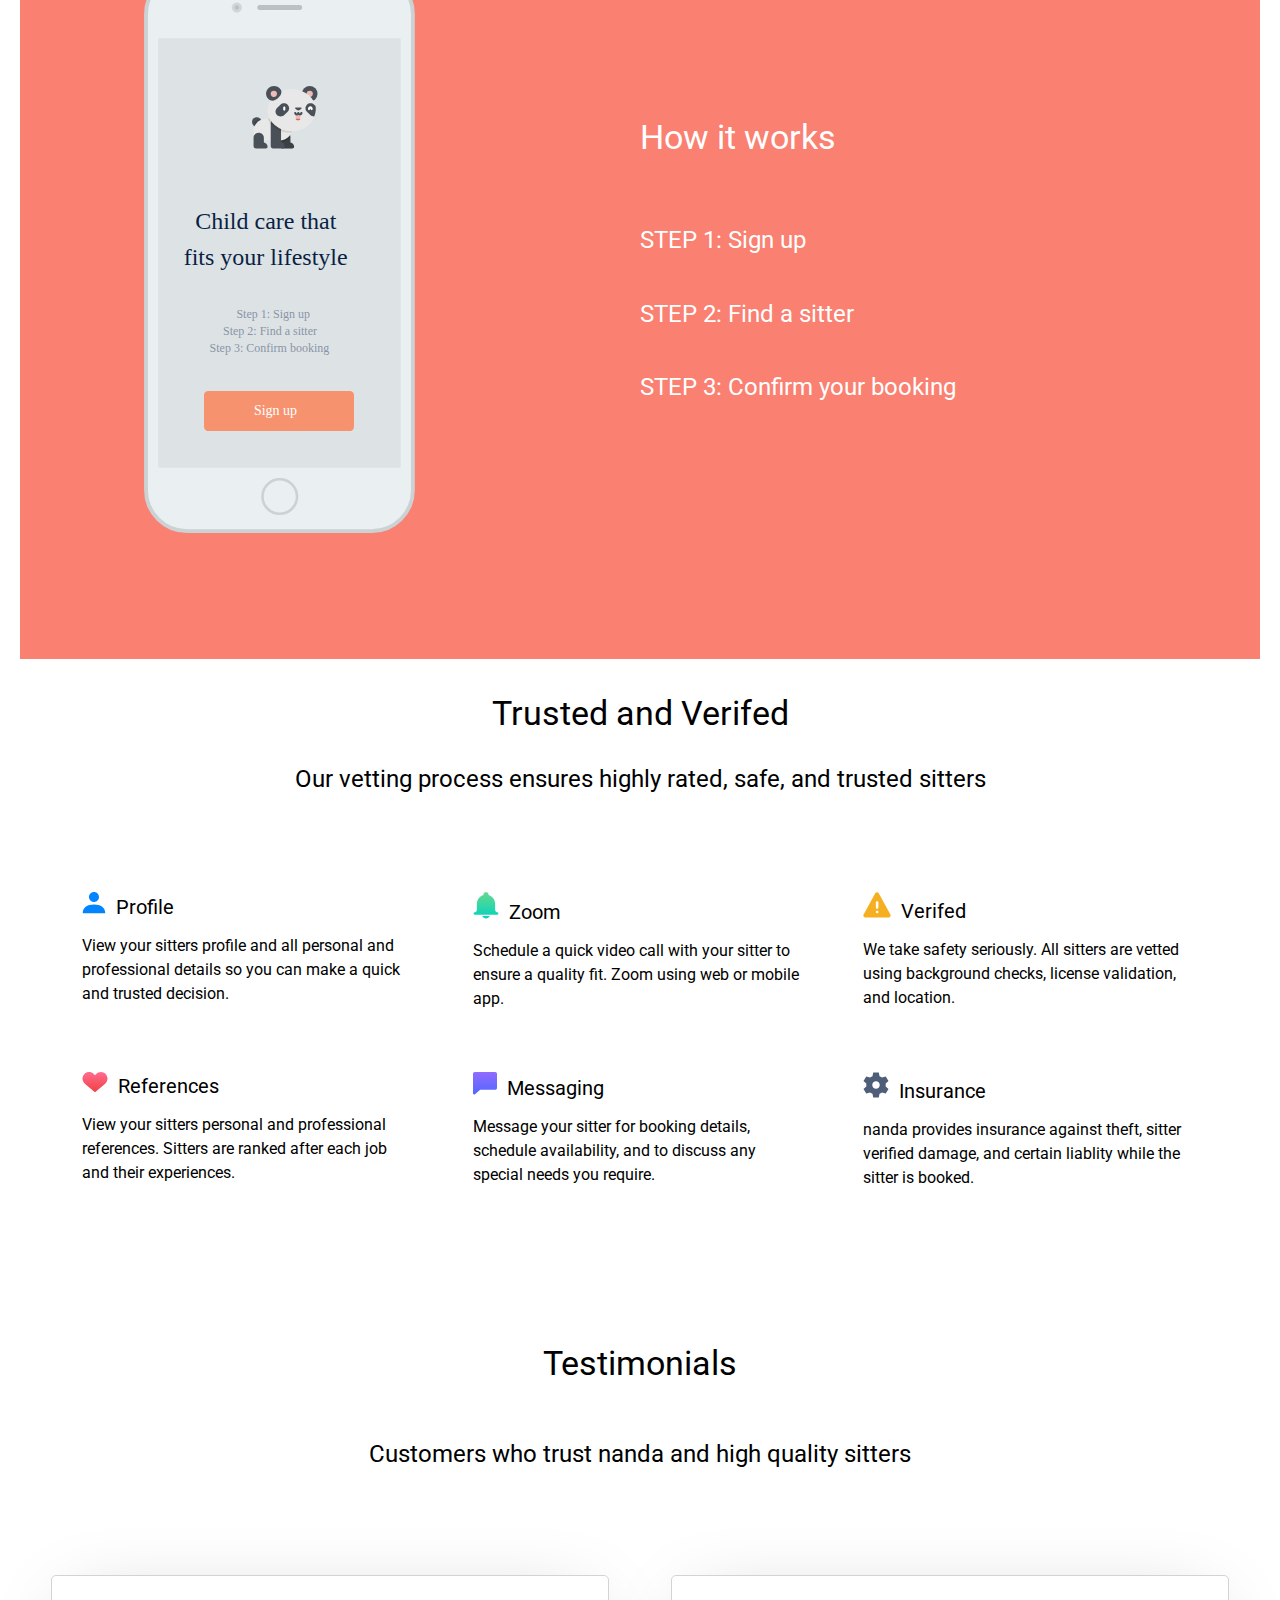
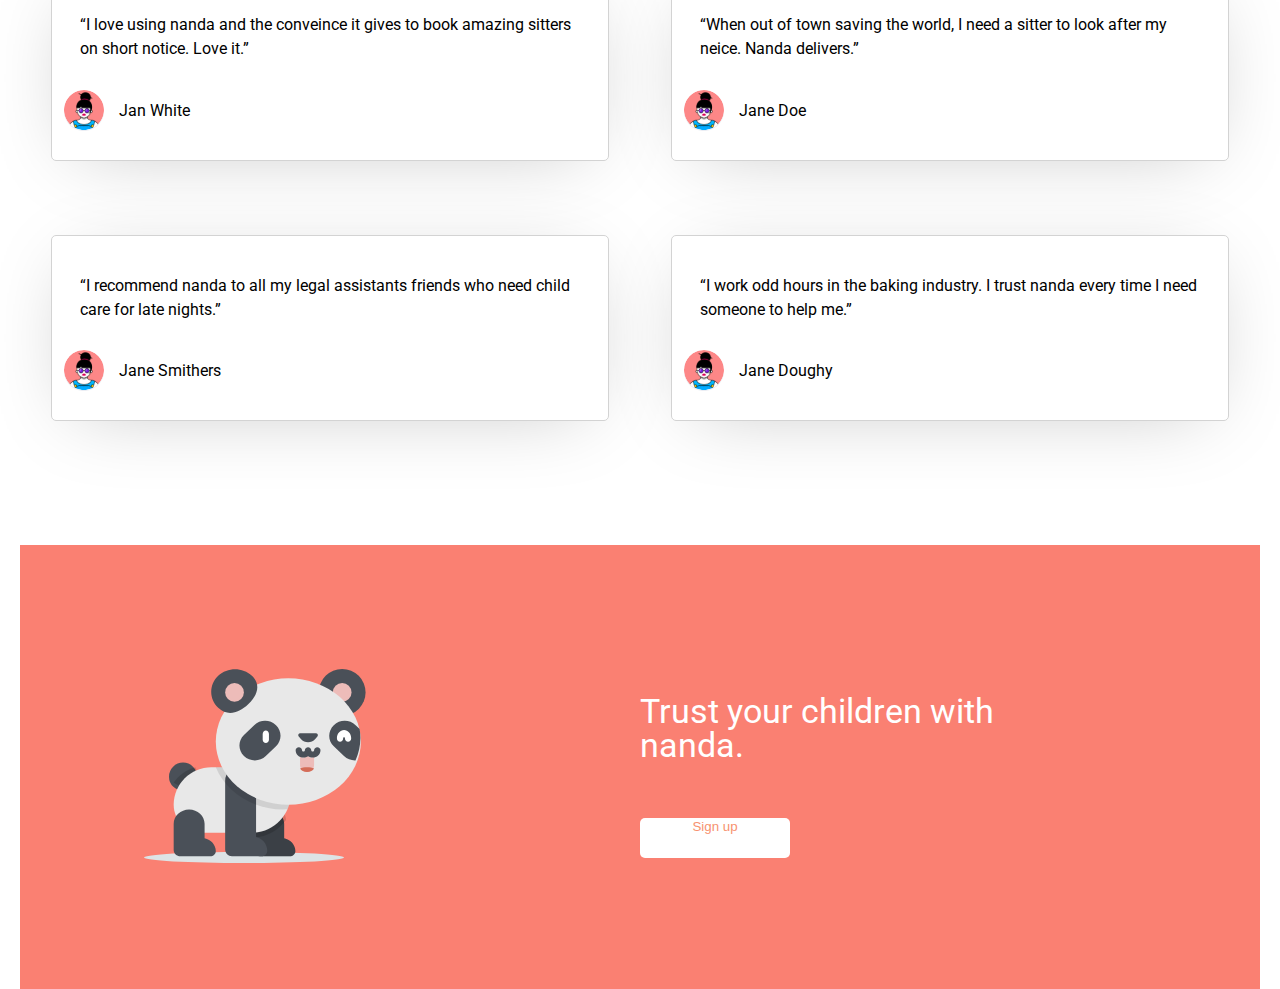
==== commit a2593e63: "updated about pages to include tucker and ian and nanda profile" ====
--- a/index.html
+++ b/index.html
@@ -20,11 +20,12 @@
       <nav>
         <!-- panda bear logo -->
         <div class="logo">
-          <img src="/images/logo.svg" alt="panda bear logo" />
-        </div>
+            <img src="/images/logo.svg" alt="panda bear logo"
+            />
+          </div>
         <!-- navigation links -->
         <div class="links">
-          <a href="#">About</a>
+          <a href="about.html">About</a>
           <a href="#">How it works</a>
           <a href="#">Contact</a>
         </div>
@@ -188,8 +189,8 @@
             sitters on short notice. Love it.”
           </p>
           <div class="icon-title">
-            <img src="/images/john-wick.png" alt="John Wick face profile" />
-            <p>John Wick</p>
+            <img src="images/women-avatar.svg" alt="women smiling icon picture" />
+            <p>Jan White</p>
           </div>
         </div>
         <div class="testimonial-card">
@@ -199,10 +200,10 @@
           </p>
           <div class="icon-title">
             <img
-              src="/images/captain-marvel.png"
-              alt="Captain Marvel face profile"
-            />
-            <p>Captain Marvel</h4>
+              src="images/women-avatar.svg"
+              alt="women smiling icon picture"
+            />
+            <p>Jane Doe</h4>
           </div>
         </div>
         <div class="testimonial-card">
@@ -212,10 +213,10 @@
           </p>
           <div class="icon-title">
             <img
-              src="/images/donna-paulson.png"
-              alt="Donna Paulson character from tv show Suits face profile"
-            />
-            <p>Donna Paulson</h4>
+              src="images/women-avatar.svg"
+              alt="women smiling icon picture"
+            />
+            <p>Jane Smithers</h4>
           </div>
         </div>
         <div class="testimonial-card">
@@ -225,10 +226,10 @@
           </p>
           <div class="icon-title">
             <img
-              src="/images/jesse-pinkman.png"
-              alt="Jesse Pinkman character from Breaking Bad face profile"
-            />
-            <p>Jesse Pinkman</h4>
+              src="images/women-avatar.svg"
+              alt="women smiling icon picture"
+            />
+            <p>Jane Doughy</h4>
           </div>
         </div>
       </div>
--- a/css/index.css
+++ b/css/index.css
@@ -168,17 +168,16 @@
   height: auto;
 }
 .container {
-  max-width: 900px;
+  max-width: 1240px;
   width: 100%;
   margin: 0 auto;
 }
 /***** HOME PAGE STYLES *****/
 header {
-  border: 2px solid red;
-  padding: 1% 1%;
+  padding: 2% 0;
+  width: 100%;
 }
 header nav {
-  border: 2px solid blue;
   display: flex;
   justify-content: flex-end;
   width: 100%;
@@ -187,21 +186,18 @@
   width: 20%;
 }
 header nav a {
-  border: 2px solid green;
   font-size: 2rem;
+  color: #0a1f44;
   text-decoration: none;
 }
 header .logo {
-  border: 2px solid gold;
   width: 15%;
   margin-right: auto;
 }
 header .links {
-  border: 2px solid black;
   display: flex;
   justify-content: space-evenly;
   align-items: center;
-  color: black;
   width: 45%;
 }
 .hero-content {
@@ -209,25 +205,28 @@
   display: flex;
   justify-content: space-between;
   padding-bottom: 2%;
-}
-.hero-content div {
-  border: 2px solid blue;
-}
-.hero-content div h1 {
-  border: 2px solid green;
+  width: 100%;
+}
+.hero-titles {
+  width: 60%;
+  margin-top: 5%;
+  padding: 0 13%;
+}
+.hero-titles h1 {
   padding: 10% 0;
-}
-.hero-content div h2 {
-  border: 2px solid red;
-  padding: 10% 0;
-}
-.hero-content div .sign-up {
+  line-height: 1.5;
+}
+.hero-titles h2 {
+  line-height: 1.5;
+  margin-bottom: 10%;
+}
+.hero-titles .sign-up {
   display: flex;
   background: #f7926f;
   width: 250px;
   height: 40px;
   font-size: 1.6rem;
-  border-radius: 10px;
+  border-radius: 5px;
   justify-content: center;
   align-items: center;
   color: #ffffff;
@@ -235,21 +234,22 @@
   cursor: pointer;
   margin-top: 5%;
 }
-.hero-titles {
-  width: 50%;
-  margin-top: 5%;
-  padding: 0 5%;
+.hero-titles .sign-up:hover {
+  background-color: #fff;
+  color: #f7926f;
+  border: 2px solid #f7926f;
 }
 .hero-vector {
   width: 40%;
   margin-top: 5%;
 }
+.hero-vector img {
+  margin-left: 17%;
+}
 .explainer-content {
-  border: 2px solid purple;
   width: 100%;
 }
 .explainer-titles {
-  border: 2px solid black;
   width: 100%;
   text-align: center;
 }
@@ -257,25 +257,23 @@
   padding: 5%;
 }
 .nanny-container {
-  border: 2px solid black;
-  width: 100%;
-  display: flex;
-  justify-content: space-around;
+  width: 100%;
+  display: flex;
+  justify-content: space-evenly;
   padding: 5% 0;
 }
 .explainer-parent {
   width: 35%;
-  border: 2px solid red;
 }
 .explainer-parent h4 {
-  border: 2px solid green;
   text-align: center;
   text-transform: uppercase;
 }
 .explainer-parent .parent-vector {
-  border: 2px solid black;
   width: 100%;
   padding: 20% 10%;
+  display: flex;
+  justify-content: center;
 }
 .explainer-parent .explainer-button {
   display: flex;
@@ -296,17 +294,16 @@
 }
 .explainer-nanny {
   width: 30%;
-  border: 2px solid green;
 }
 .explainer-nanny h4 {
-  border: 2px solid black;
   text-align: center;
   text-transform: uppercase;
 }
 .explainer-nanny .nanny-vector {
-  border: 2px solid black;
-  width: 100%;
-  padding: 12% 10%;
+  width: 100%;
+  padding: 19% 10%;
+  display: flex;
+  justify-content: center;
 }
 .explainer-nanny .explainer-button {
   display: flex;
@@ -327,44 +324,39 @@
 }
 .works-content {
   background: salmon;
-  border: 2px solid blue;
   display: flex;
   padding: 10% 0;
   width: 100%;
 }
 .iphone-vector {
-  border: 2px solid green;
   margin-left: 10%;
 }
 div {
   width: 30%;
 }
 .works-titles {
-  border: 2px solid blue;
   color: white;
   margin-left: 10%;
   width: 40%;
+  padding-top: 8%;
 }
 .works-titles h1 {
   padding: 10% 0;
 }
 .works-titles h2 {
-  padding: 10% 0;
+  padding: 5% 0;
 }
 .trusted-content {
-  border: 2px solid red;
   width: 100%;
 }
 .trusted-top-header {
-  border: 2px green;
   width: 100%;
   text-align: center;
 }
 .trusted-top-header h1 {
-  padding: 5%;
+  padding: 3%;
 }
 .features-container {
-  border: 2px solid blue;
   display: flex;
   flex-wrap: wrap;
   justify-content: space-between;
@@ -375,20 +367,16 @@
   padding: 2% 0%;
 }
 .features-container .icon-title {
-  border: 2px solid red;
   display: flex;
   align-items: baseline;
 }
 .features-container h4 {
-  border: 2px solid blue;
   margin: 0 10%;
 }
 .testimonials-content {
-  border: 2px solid blue;
   width: 100%;
 }
 .testimonials-header {
-  border: 2px solid green;
   width: 100%;
   text-align: center;
 }
@@ -396,14 +384,13 @@
   padding: 5%;
 }
 .testimonials-container {
-  border: 2px solid red;
   width: 100%;
   display: flex;
   flex-wrap: wrap;
   justify-content: space-around;
+  padding: 5% 0;
 }
 .testimonials-container .icon-title {
-  border: 2px solid red;
   display: flex;
   align-items: center;
   width: 54%;
@@ -412,33 +399,29 @@
 .testimonials-container .testimonial-card {
   width: 45%;
   margin: 3% 0;
+  padding-top: 3%;
   border-radius: 5px;
-  margin-top: 5%;
   border: 1px solid lightgray;
-  box-shadow: 0 25px 50px -12px rgba(0, 0, 0, 0.25);
-}
-.testimonials-container p {
-  border: 2px solid blue;
-  padding: 0 2%;
+  box-shadow: 0 10px 80px -25px rgba(0, 0, 0, 0.25);
+}
+.testimonials-container .testimonial-card p {
+  padding: 0 5%;
 }
 .footer-content {
   background: salmon;
-  border: 2px solid blue;
   display: flex;
   padding: 10% 0;
+  margin-top: 2%;
 }
 .footer-vector {
-  border: 2px solid black;
   margin-left: 10%;
 }
 .footer-titles {
-  border: 2px solid blue;
   color: white;
   margin-left: 10%;
-  width: 40%;
   padding-top: 2%;
 }
-.footer-button {
+.footer-titles .footer-button {
   display: flex;
   justify-content: center;
   width: 150px;
@@ -446,11 +429,39 @@
   color: #f7926f;
   background-color: #fff;
   border: none;
-  border-radius: 10px;
+  border-radius: 5px;
   margin-top: 15%;
-}
-.footer-button:hover {
-  background-color: #f7926f;
+  cursor: pointer;
+}
+.footer-titles .footer-button:hover {
   color: #fff;
+  border: 2px solid #fff;
+  background-color: transparent;
 }
 /***** ABOUT PAGE STYLES *****/
+.profile-container {
+  display: flex;
+  flex-wrap: wrap;
+  margin: auto;
+  width: 100%;
+  justify-content: space-evenly;
+  margin-top: 7%;
+}
+.profile div {
+  width: 100%;
+  margin: 10% 0;
+}
+.profile .icon-title {
+  display: flex;
+  align-items: baseline;
+  justify-content: center;
+}
+.profile .icon-title img {
+  width: 50%;
+}
+.profile-title h4 {
+  text-align: center;
+}
+.profile-title p {
+  padding: 0 14%;
+}
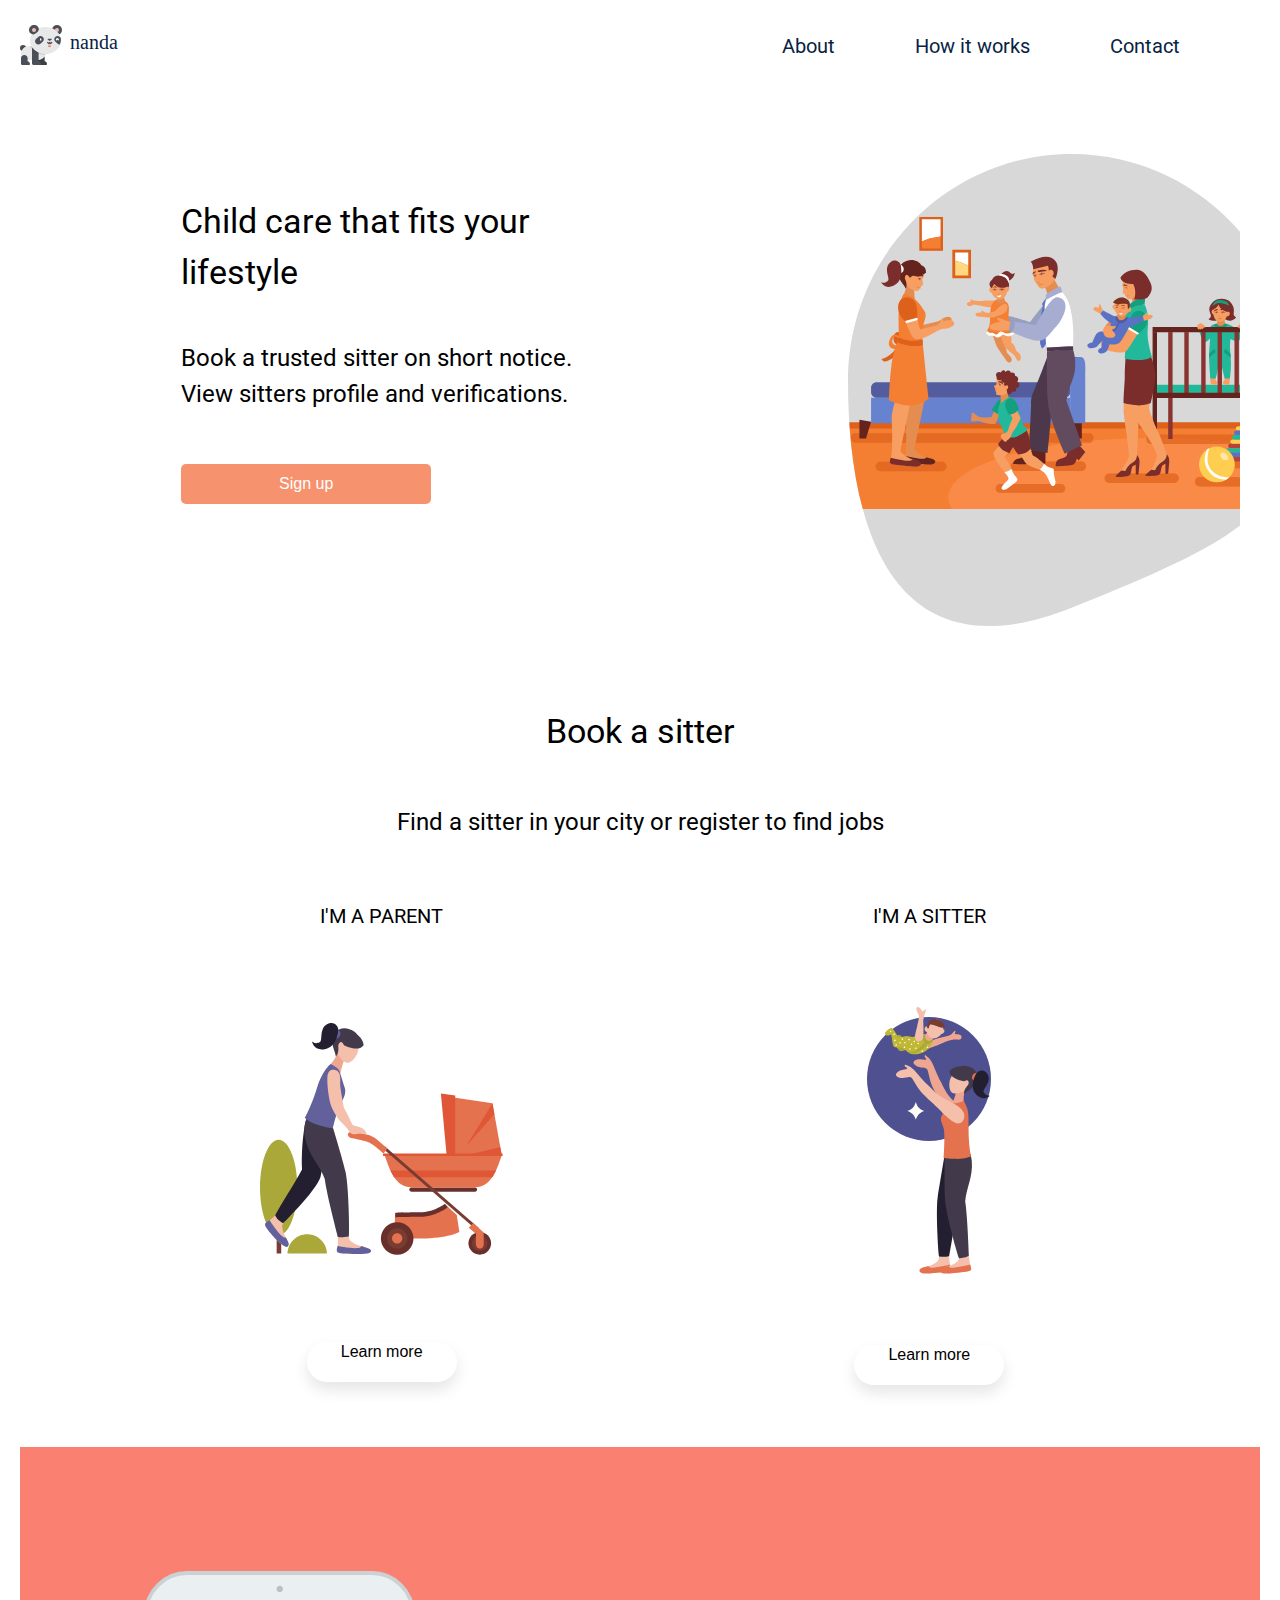
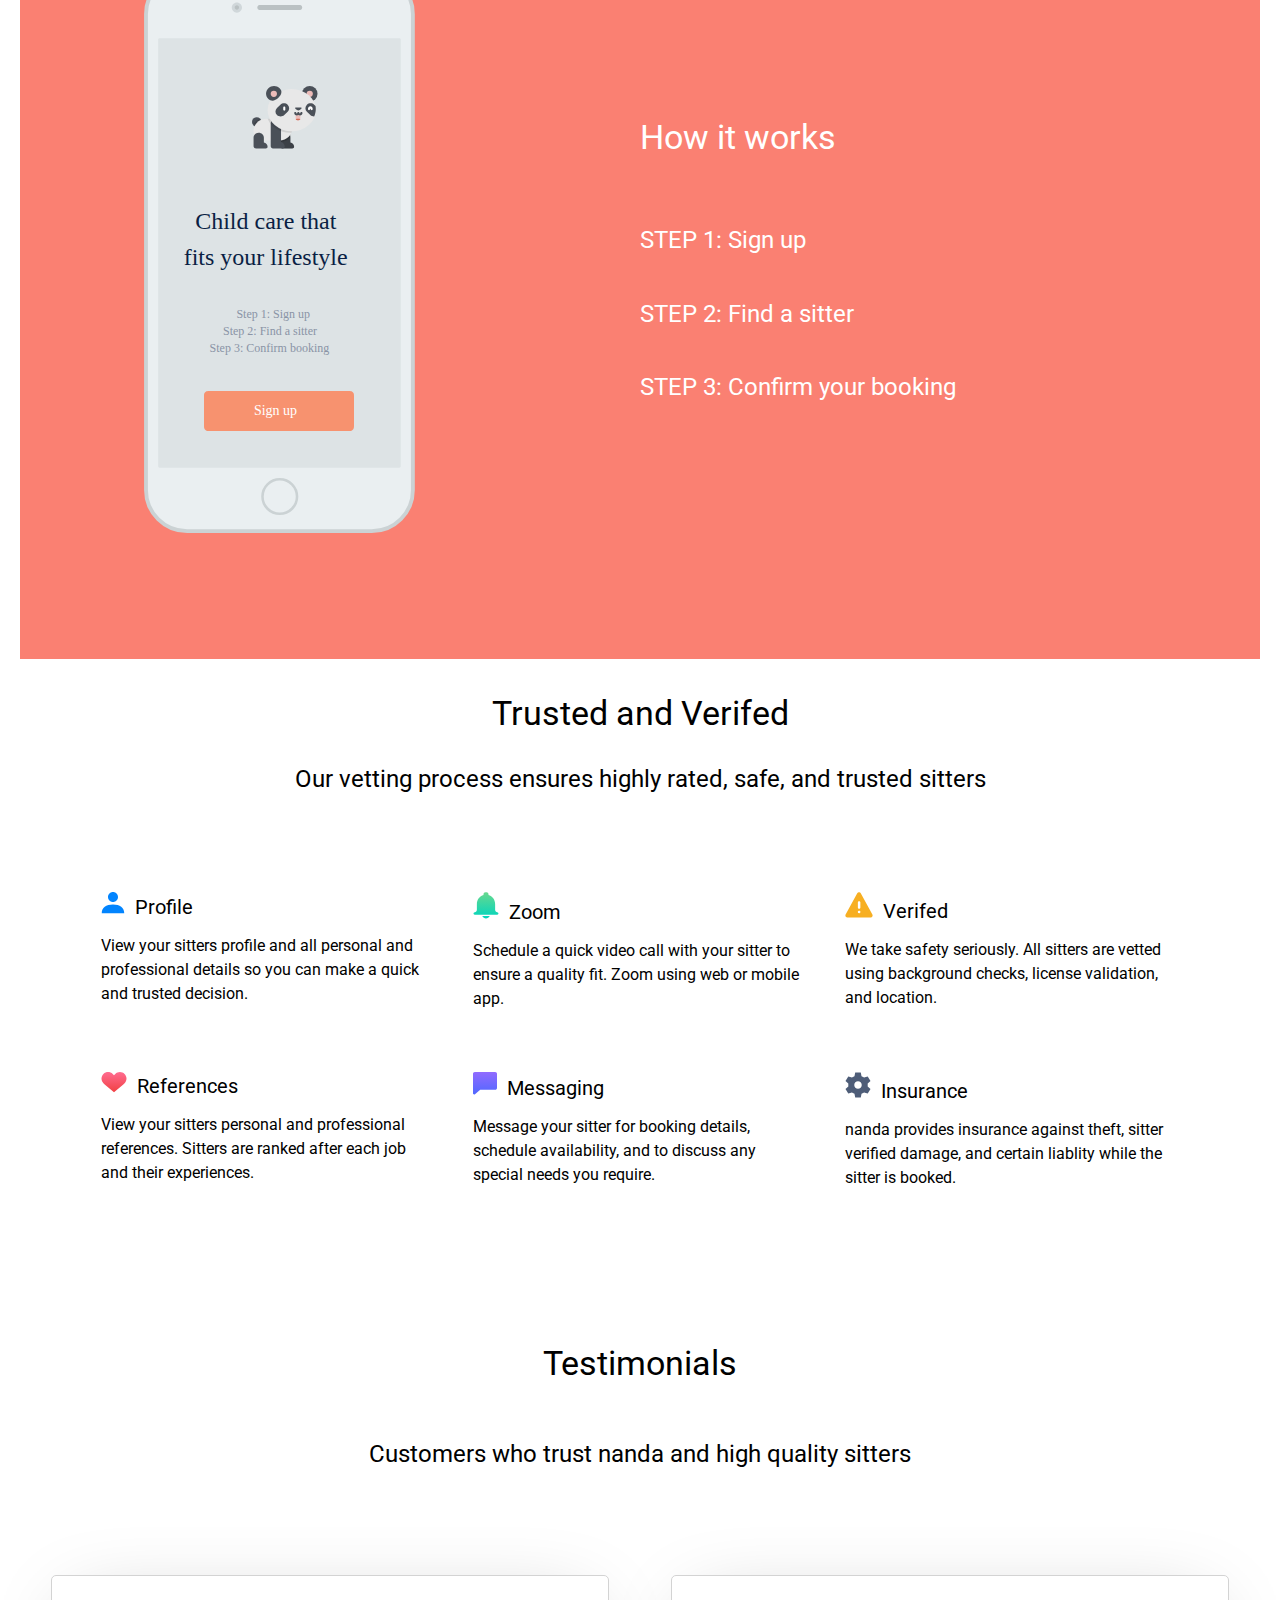
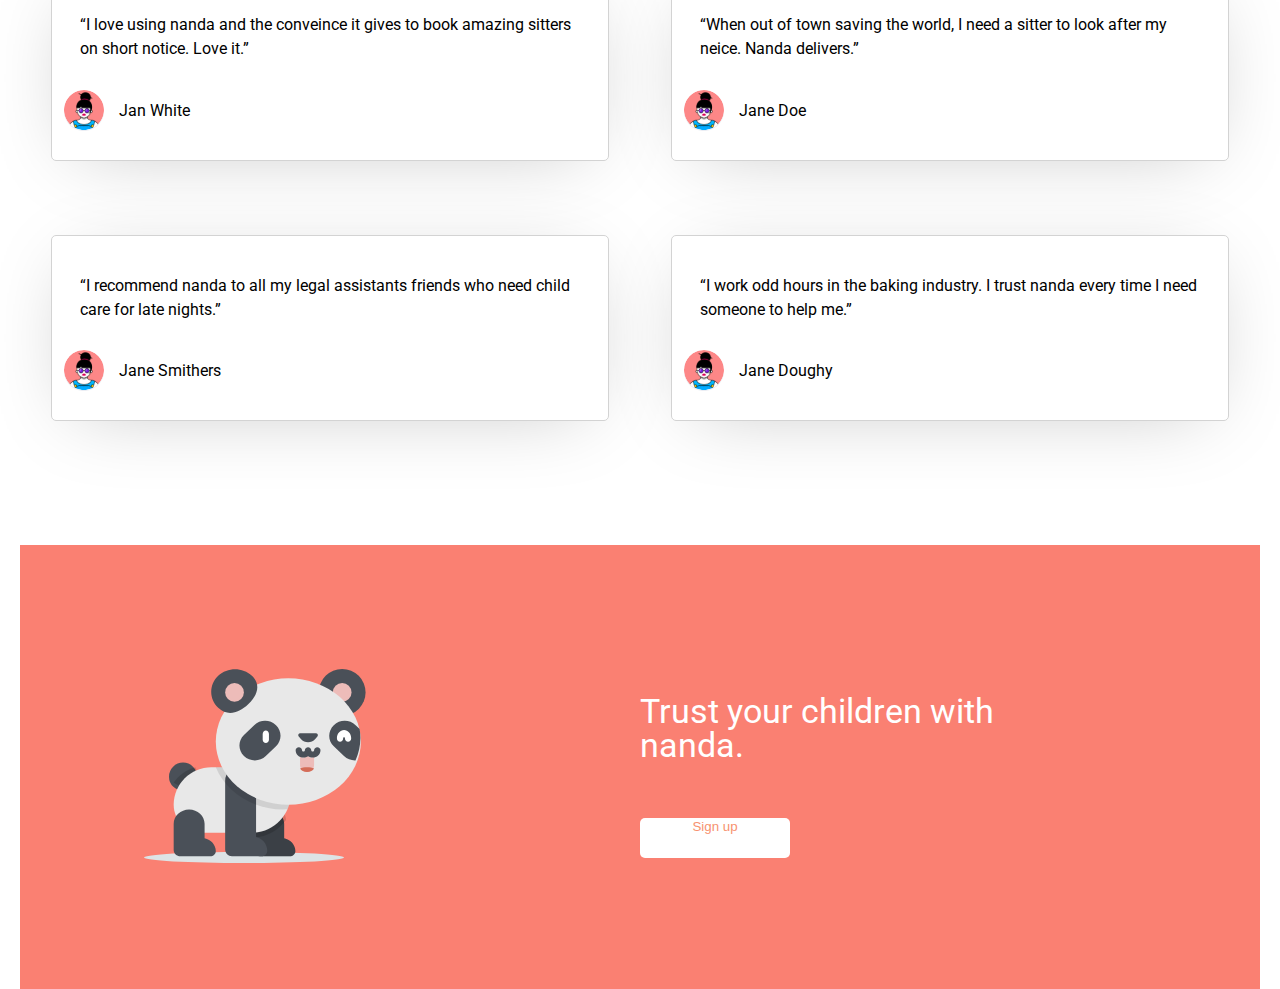
==== commit 6f1ce0bd: "added redirect link to sign up button to redirect to our app" ====
--- a/index.html
+++ b/index.html
@@ -40,7 +40,7 @@
           Book a trusted sitter on short notice. View sitters profile and
           verifications.
         </h2>
-        <button class="sign-up">Sign up</button>
+        <button class="sign-up" onclick="location.href='https://objective-raman-f71641.netlify.com/'" type="button">Sign up</button>
       </div>
       <div class="hero-vector">
         <img
--- a/css/index.css
+++ b/css/index.css
@@ -177,28 +177,121 @@
   padding: 2% 0;
   width: 100%;
 }
+@media (max-width: 800px) {
+  header {
+    display: flex;
+    flex-direction: column;
+    align-items: center;
+    padding: 0;
+  }
+}
+@media (max-width: 500px) {
+  header {
+    display: flex;
+    flex-direction: column;
+    align-items: center;
+    padding: 0;
+  }
+}
 header nav {
   display: flex;
   justify-content: flex-end;
   width: 100%;
 }
-header nav div {
-  width: 20%;
-}
-header nav a {
+@media (max-width: 800px) {
+  header nav {
+    display: flex;
+    flex-direction: column;
+    align-items: center;
+  }
+}
+@media (max-width: 500px) {
+  header nav {
+    display: flex;
+    flex-direction: column;
+    align-items: center;
+  }
+  header nav div {
+    width: 20%;
+  }
+}
+header .logo {
+  width: 30%;
+  margin-right: auto;
+}
+@media (max-width: 800px) {
+  header .logo {
+    width: 100%;
+    display: flex;
+    justify-content: center;
+    background: lightgray;
+    padding: 2% 0;
+  }
+}
+@media (max-width: 500px) {
+  header .logo {
+    width: 100%;
+    display: flex;
+    justify-content: center;
+    background: lightgray;
+    padding: 2% 0;
+  }
+}
+header .logo a img {
+  width: 30%;
+  padding: 2% 0;
+}
+@media (max-width: 800px) {
+  header .logo a img {
+    width: 100%;
+  }
+}
+header .links {
+  display: flex;
+  justify-content: space-evenly;
+  align-items: center;
+  width: 45%;
+}
+@media (max-width: 800px) {
+  header .links {
+    display: flex;
+    flex-direction: column;
+    width: 100%;
+    background: salmon;
+  }
+}
+@media (max-width: 500px) {
+  header .links {
+    display: flex;
+    flex-direction: column;
+    width: 100%;
+    background: salmon;
+  }
+}
+header .links a {
   font-size: 2rem;
   color: #0a1f44;
   text-decoration: none;
 }
-header .logo {
-  width: 15%;
-  margin-right: auto;
-}
-header .links {
-  display: flex;
-  justify-content: space-evenly;
-  align-items: center;
-  width: 45%;
+@media (max-width: 800px) {
+  header .links a {
+    padding: 5%;
+    width: 100%;
+    display: flex;
+    align-items: center;
+    justify-content: center;
+    color: white;
+  }
+}
+@media (max-width: 500px) {
+  header .links a {
+    padding: 5%;
+    width: 100%;
+    display: flex;
+    align-items: center;
+    justify-content: center;
+    color: white;
+  }
 }
 .hero-content {
   border: 2px sold blue;
@@ -211,6 +304,11 @@
   width: 60%;
   margin-top: 5%;
   padding: 0 13%;
+}
+@media (max-width: 500px) {
+  .hero-titles {
+    width: 100%;
+  }
 }
 .hero-titles h1 {
   padding: 10% 0;
@@ -243,12 +341,22 @@
   width: 40%;
   margin-top: 5%;
 }
+@media (max-width: 500px) {
+  .hero-vector {
+    display: none;
+  }
+}
 .hero-vector img {
   margin-left: 17%;
 }
 .explainer-content {
   width: 100%;
 }
+@media (max-width: 500px) {
+  .explainer-content {
+    margin: 7% 0;
+  }
+}
 .explainer-titles {
   width: 100%;
   text-align: center;
@@ -262,8 +370,36 @@
   justify-content: space-evenly;
   padding: 5% 0;
 }
+@media (max-width: 800px) {
+  .nanny-container {
+    display: flex;
+    flex-direction: column;
+    align-items: center;
+    justify-content: center;
+    padding: 5% 0;
+  }
+}
+@media (max-width: 500px) {
+  .nanny-container {
+    display: flex;
+    flex-direction: column;
+    align-items: center;
+    justify-content: center;
+    padding: 5% 0;
+  }
+}
 .explainer-parent {
   width: 35%;
+}
+@media (max-width: 800px) {
+  .explainer-parent {
+    margin-bottom: 10%;
+  }
+}
+@media (max-width: 500px) {
+  .explainer-parent {
+    margin-bottom: 10%;
+  }
 }
 .explainer-parent h4 {
   text-align: center;
@@ -286,6 +422,7 @@
   border-radius: 45px;
   box-shadow: 0px 8px 15px rgba(0, 0, 0, 0.1);
   margin: auto;
+  font-size: 1.6rem;
 }
 .explainer-parent .explainer-button:hover {
   background-color: #f7926f;
@@ -316,6 +453,7 @@
   border-radius: 45px;
   box-shadow: 0px 8px 15px rgba(0, 0, 0, 0.1);
   margin: auto;
+  font-size: 1.6rem;
 }
 .explainer-nanny .explainer-button:hover {
   background-color: #f7926f;
@@ -327,6 +465,14 @@
   display: flex;
   padding: 10% 0;
   width: 100%;
+}
+@media (max-width: 500px) {
+  .works-content {
+    display: flex;
+    flex-direction: column;
+    align-items: center;
+    justify-content: center;
+  }
 }
 .iphone-vector {
   margin-left: 10%;
@@ -340,6 +486,12 @@
   width: 40%;
   padding-top: 8%;
 }
+@media (max-width: 500px) {
+  .works-titles {
+    border: 2px solid blue;
+    display: none;
+  }
+}
 .works-titles h1 {
   padding: 10% 0;
 }
@@ -359,12 +511,29 @@
 .features-container {
   display: flex;
   flex-wrap: wrap;
-  justify-content: space-between;
+  justify-content: space-around;
   width: 100%;
   padding: 5% 5%;
+}
+@media (max-width: 500px) {
+  .features-container {
+    display: flex;
+    flex-direction: column;
+    align-items: center;
+  }
 }
 .features-container div {
   padding: 2% 0%;
+}
+@media (max-width: 800px) {
+  .features-container div {
+    width: 40%;
+  }
+}
+@media (max-width: 500px) {
+  .features-container div {
+    width: 70%;
+  }
 }
 .features-container .icon-title {
   display: flex;
@@ -389,6 +558,13 @@
   flex-wrap: wrap;
   justify-content: space-around;
   padding: 5% 0;
+}
+@media (max-width: 500px) {
+  .testimonials-container {
+    display: flex;
+    flex-direction: column;
+    align-items: center;
+  }
 }
 .testimonials-container .icon-title {
   display: flex;
@@ -404,6 +580,11 @@
   border: 1px solid lightgray;
   box-shadow: 0 10px 80px -25px rgba(0, 0, 0, 0.25);
 }
+@media (max-width: 500px) {
+  .testimonials-container .testimonial-card {
+    width: 80%;
+  }
+}
 .testimonials-container .testimonial-card p {
   padding: 0 5%;
 }
@@ -412,6 +593,13 @@
   display: flex;
   padding: 10% 0;
   margin-top: 2%;
+}
+@media (max-width: 500px) {
+  .footer-content {
+    display: flex;
+    flex-direction: column;
+    align-items: center;
+  }
 }
 .footer-vector {
   margin-left: 10%;
@@ -420,6 +608,12 @@
   color: white;
   margin-left: 10%;
   padding-top: 2%;
+}
+@media (max-width: 500px) {
+  .footer-titles {
+    width: 70%;
+    padding: 5%;
+  }
 }
 .footer-titles .footer-button {
   display: flex;
@@ -447,6 +641,30 @@
   justify-content: space-evenly;
   margin-top: 7%;
 }
+@media (max-width: 800px) {
+  .profile-container {
+    display: flex;
+    flex-direction: column;
+    align-items: center;
+  }
+}
+@media (max-width: 500px) {
+  .profile-container {
+    display: flex;
+    flex-direction: column;
+    align-items: center;
+  }
+}
+@media (max-width: 800px) {
+  .profile {
+    width: 80%;
+  }
+}
+@media (max-width: 500px) {
+  .profile {
+    width: 80%;
+  }
+}
 .profile div {
   width: 100%;
   margin: 10% 0;
@@ -462,6 +680,16 @@
 .profile-title h4 {
   text-align: center;
 }
+@media (max-width: 800px) {
+  .profile-title h4 {
+    font-size: 2.4rem;
+  }
+}
 .profile-title p {
   padding: 0 14%;
 }
+@media (max-width: 800px) {
+  .profile-title p {
+    font-size: 1.6rem;
+  }
+}
